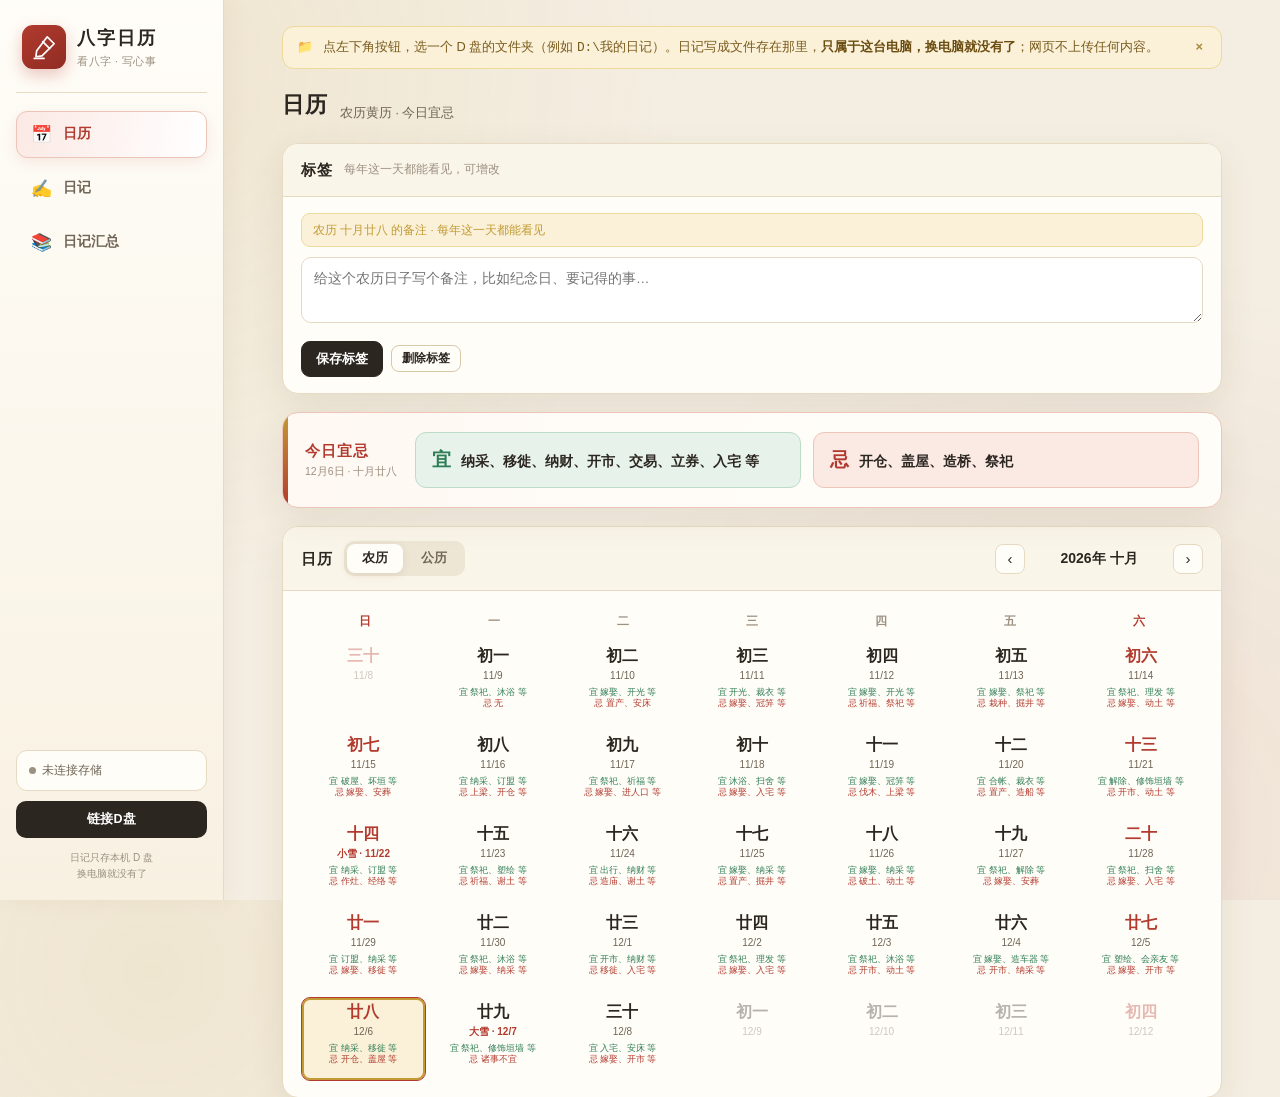
==== lunar-diary/index.html @ 4448db58 "标签卡片在日历与日记页均置顶；左上角繁体農字改为写字简笔画图标" ====
<!DOCTYPE html>
<html lang="zh-CN">
<head>
<meta charset="UTF-8">
<meta name="viewport" content="width=device-width, initial-scale=1.0">
<title>八字日历 · 宜忌与心事</title>
<script src="lunar.js"></script>
<style>
:root{
  --bg:#f4eee2; --paper:#fffdf8; --paper2:#faf5e9;
  --ink:#2c2620; --ink2:#6f6455; --ink3:#9c9080;
  --line:#e6dac3; --line2:#d9c9a9;
  --red:#b23a2e; --red-soft:#fbe9e4; --red-line:#ecc4b8;
  --green:#2f7d55; --green-soft:#e6f2ea; --green-line:#bcdcc8;
  --gold:#c39a34; --gold-soft:#faf1d8;
  --shadow:0 10px 34px rgba(94,70,34,.09);
  --radius:16px;
}
*{box-sizing:border-box;margin:0;padding:0}
html,body{height:100%}
body{
  font-family:"PingFang SC","Microsoft YaHei","Hiragino Sans GB",sans-serif;
  background:
    radial-gradient(circle at 12% 8%, rgba(195,154,52,.10), transparent 38%),
    radial-gradient(circle at 88% 92%, rgba(178,58,46,.07), transparent 42%),
    var(--bg);
  color:var(--ink); line-height:1.6; -webkit-font-smoothing:antialiased;
  display:flex; min-height:100vh;
}

/* ========== 左侧栏 ========== */
.sidebar{
  width:224px; flex:none; position:sticky; top:0; height:100vh;
  background:linear-gradient(180deg,#fffdf8,#f8f1e2);
  border-right:1px solid var(--line);
  display:flex; flex-direction:column; padding:24px 16px 18px;
  box-shadow:4px 0 20px rgba(94,70,34,.05); z-index:5;
}
.sb-brand{display:flex;align-items:center;gap:11px;padding:0 6px 22px;border-bottom:1px solid var(--line);margin-bottom:18px}
.seal{
  width:44px;height:44px;border-radius:11px;flex:none;
  background:linear-gradient(145deg,#b23a2e,#8f2c22);
  color:#fff;display:grid;place-items:center;font-size:23px;font-weight:800;
  box-shadow:0 6px 16px rgba(178,58,46,.28);letter-spacing:-2px;
}
.sb-brand h1{font-size:18px;letter-spacing:2px;font-weight:800;white-space:nowrap}
.sb-brand p{font-size:10.5px;color:var(--ink3);letter-spacing:.5px}
.nav{display:flex;flex-direction:column;gap:7px}
.nav-item{
  display:flex;align-items:center;gap:11px;width:100%;
  font-family:inherit;font-size:14px;font-weight:700;color:var(--ink2);
  background:transparent;border:1px solid transparent;border-radius:11px;
  padding:12px 13px;cursor:pointer;transition:.18s;text-align:left;
}
.nav-item .ico{font-size:17px;width:22px;text-align:center}
.nav-item:hover{background:var(--paper2)}
.nav-item.active{
  background:linear-gradient(100deg,var(--red-soft),#fff);
  color:var(--red);border-color:var(--red-line);
  box-shadow:0 4px 14px rgba(178,58,46,.1);
}
.sb-spacer{flex:1}
.sb-store{
  font-size:11.5px;color:var(--ink2);background:var(--paper);border:1px solid var(--line);
  border-radius:11px;padding:11px 12px;margin-bottom:10px;line-height:1.5;
}
.sb-store .dot{display:inline-block;width:7px;height:7px;border-radius:50%;background:var(--ink3);margin-right:6px}
.sb-store.on .dot{background:var(--green);box-shadow:0 0 0 3px var(--green-soft)}
.sb-store.on{color:var(--green);border-color:var(--green-line)}
.sb-connect{
  width:100%;font-family:inherit;font-size:12.5px;font-weight:700;cursor:pointer;
  background:var(--ink);color:#fff;border:0;border-radius:10px;padding:10px;transition:.18s;
}
.sb-connect:hover{background:#000}
.sb-tip{font-size:10px;color:var(--ink3);margin-top:12px;line-height:1.6;text-align:center}

/* ========== 主区 ========== */
.main{flex:1;min-width:0;padding:26px 30px 60px;max-width:1000px;margin:0 auto;width:100%}
.page{display:none;animation:fade .25s ease}
.page.active{display:block}
@keyframes fade{from{opacity:0;transform:translateY(8px)}to{opacity:1;transform:none}}
.page-hd{margin-bottom:20px;display:flex;align-items:flex-end;gap:12px;flex-wrap:wrap}
.page-hd h2{font-size:22px;font-weight:800;letter-spacing:1px}
.page-hd p{font-size:12.5px;color:var(--ink2)}

.tip{
  display:flex;align-items:flex-start;gap:10px;font-size:12.8px;color:#7a5b1e;
  background:var(--gold-soft);border:1px solid #ecd99b;border-radius:12px;
  padding:10px 14px;margin-bottom:18px;
}
.tip b{color:#6b4d12}
.tip .x{margin-left:auto;cursor:pointer;color:#a8893f;font-weight:700;padding:0 4px}

/* 今日宜忌横幅 */
.today-bar{
  background:var(--paper);border:1px solid var(--line);border-radius:var(--radius);
  box-shadow:var(--shadow);padding:15px 20px;margin-bottom:18px;
  display:flex;align-items:center;gap:18px;flex-wrap:wrap;position:relative;overflow:hidden;
}
.today-bar::before{content:"";position:absolute;left:0;top:0;bottom:0;width:5px;background:linear-gradient(180deg,var(--gold),var(--red))}
.today-bar .lead{font-size:13px;color:var(--ink2);font-weight:700;letter-spacing:1px;flex:none}
.today-bar .lead small{display:block;font-size:10.5px;color:var(--ink3);font-weight:400;letter-spacing:0}
.yj-pair{display:flex;gap:12px;flex:1;flex-wrap:wrap;min-width:260px}
.yj-box{flex:1;min-width:180px;border-radius:11px;padding:9px 14px;display:flex;gap:10px;align-items:baseline}
.yj-box.yi{background:var(--green-soft);border:1px solid var(--green-line)}
.yj-box.ji{background:var(--red-soft);border:1px solid var(--red-line)}
.yj-box .k{font-size:15px;font-weight:800;flex:none}
.yj-box.yi .k{color:var(--green)} .yj-box.ji .k{color:var(--red)}
.yj-box .v{font-size:12.8px;color:var(--ink);line-height:1.5}
/* 日历页里今日宜忌着重 */
body.page-calendar .today-bar{border-color:var(--red-line);background:linear-gradient(100deg,#fff8f3,#fffdf8 60%);padding:19px 22px}
body.page-calendar .today-bar .lead{font-size:14.5px;color:var(--red)}
body.page-calendar .yj-box{padding:12px 16px}
body.page-calendar .yj-box .k{font-size:19px}
body.page-calendar .yj-box .v{font-size:14px;font-weight:600}

/* 卡片 */
.card{background:var(--paper);border:1px solid var(--line);border-radius:var(--radius);box-shadow:var(--shadow);overflow:hidden;margin-bottom:18px}
.card-hd{display:flex;align-items:center;gap:12px;padding:14px 18px;border-bottom:1px solid var(--line);background:var(--paper2)}
.card-hd h3{font-size:15px;font-weight:800;letter-spacing:.5px}
.card-hd .sub{font-size:11.5px;color:var(--ink3)}
.card-body{padding:16px 18px}

/* 视图切换 */
.tabs{display:flex;background:#eee6d5;border-radius:10px;padding:3px;gap:3px}
.tab{font-family:inherit;font-size:12.5px;font-weight:700;color:var(--ink2);border:0;background:transparent;padding:6px 15px;border-radius:8px;cursor:pointer;transition:.18s}
.tab.active{background:var(--paper);color:var(--ink);box-shadow:0 2px 8px rgba(94,70,34,.12)}
.month-nav{display:flex;align-items:center;gap:9px;margin-left:auto}
.nav-btn{width:30px;height:30px;border:1px solid var(--line);background:var(--paper);border-radius:8px;cursor:pointer;color:var(--ink);font-size:15px;transition:.15s}
.nav-btn:hover{background:var(--paper2);border-color:var(--line2)}
.month-label{font-size:14px;font-weight:800;min-width:130px;text-align:center}

/* 日历网格 */
.week-row{display:grid;grid-template-columns:repeat(7,1fr);margin-bottom:6px}
.week-row span{text-align:center;font-size:11.5px;color:var(--ink3);font-weight:700;padding:5px 0}
.week-row span.we{color:var(--red)}
.grid{display:grid;grid-template-columns:repeat(7,1fr);gap:5px}
.cell{
  position:relative;min-height:64px;border:1px solid transparent;border-radius:9px;
  padding:5px 4px 4px;cursor:pointer;transition:.15s;background:transparent;
  display:flex;flex-direction:column;align-items:center;
}
.cell:hover{background:var(--paper2);border-color:var(--line)}
.cell.out{opacity:.34}
.cell.today{border-color:var(--red);background:var(--red-soft)}
.cell.sel{box-shadow:inset 0 0 0 2px var(--gold);background:var(--gold-soft)}
.cell .d{font-size:16px;font-weight:700;line-height:1.15}
.cell .d.we{color:var(--red)}
.cell .l{font-size:10px;color:var(--ink2);margin-top:2px;white-space:nowrap}
.cell .l.fest{color:var(--red);font-weight:700}
.cell .mark{position:absolute;top:5px;right:6px;width:6px;height:6px;border-radius:50%;background:var(--gold)}
.cell .mini{font-size:8.5px;line-height:1.35;margin-top:3px;width:100%;text-align:center;overflow:hidden}
.cell .mini .my{color:var(--green)} .cell .mini .mj{color:var(--red)}
body.page-calendar .cell{min-height:84px}

/* 这一天 */
.date-title{display:flex;align-items:baseline;gap:10px;flex-wrap:wrap;margin-bottom:3px}
.date-title .big{font-size:26px;font-weight:800}
.date-title .wk{font-size:14px;color:var(--red);font-weight:700}
.date-sub{font-size:13px;color:var(--ink2);margin-bottom:4px}
.date-tags{display:flex;gap:6px;flex-wrap:wrap;margin:9px 0 14px}
.tag{font-size:11px;padding:3px 9px;border-radius:999px;background:var(--paper2);border:1px solid var(--line);color:var(--ink2)}
.tag.gz{background:#f3ecdd;color:#7a5b1e;border-color:#e6d5aa}
.tag.jq{background:var(--gold-soft);color:#8a6a16;border-color:#ecd99b}
.tag.fest{background:var(--red-soft);color:var(--red);border-color:var(--red-line)}
.detail-yj{display:grid;grid-template-columns:1fr 1fr;gap:10px;margin-bottom:16px}
.dyj{border-radius:12px;padding:11px 13px;border:1px solid}
.dyj.yi{background:var(--green-soft);border-color:var(--green-line)}
.dyj.ji{background:var(--red-soft);border-color:var(--red-line)}
.dyj h4{font-size:14px;margin-bottom:5px}
.dyj.yi h4{color:var(--green)} .dyj.ji h4{color:var(--red)}
.dyj p{font-size:12.3px;color:var(--ink);line-height:1.6}
.editor-hd{font-size:13px;font-weight:800;margin:6px 0 9px;display:flex;align-items:center;gap:8px}
.editor-hd .save-state{font-size:11px;color:var(--ink3);font-weight:400;margin-left:auto}
input.title-in,textarea.body-in,textarea.tag-in{
  width:100%;font-family:inherit;border:1px solid var(--line);border-radius:10px;
  background:#fff;padding:10px 12px;font-size:13.5px;color:var(--ink);outline:none;transition:.15s;
}
input.title-in{font-weight:700;margin-bottom:8px}
textarea.body-in{min-height:110px;resize:vertical;line-height:1.7}
textarea.tag-in{min-height:66px;resize:vertical;line-height:1.6}
input.title-in:focus,textarea.body-in:focus,textarea.tag-in:focus{border-color:var(--gold);box-shadow:0 0 0 3px rgba(195,154,52,.12)}
.editor-actions{display:flex;gap:8px;align-items:center;margin-top:10px}
.editor-actions .hint{font-size:11px;color:var(--ink3);margin-left:auto}
.btn{font-family:inherit;font-size:13px;font-weight:600;cursor:pointer;border:1px solid var(--line2);background:var(--paper);color:var(--ink);padding:8px 14px;border-radius:9px;transition:.18s}
.btn:hover{transform:translateY(-1px);box-shadow:0 6px 14px rgba(94,70,34,.12)}
.btn.red{background:var(--red);color:#fff;border-color:var(--red)}
.btn.primary{background:var(--ink);color:#fff;border-color:var(--ink)}
.btn.sm{padding:5px 10px;font-size:11.5px;border-radius:8px}
.tag-banner{font-size:11.5px;color:var(--gold);background:var(--gold-soft);border:1px solid #ecd99b;border-radius:9px;padding:7px 11px;margin-bottom:10px}
.empty{font-size:12px;color:var(--ink3);font-style:italic}

/* 当年的今天 */
.year-row{
  display:flex;align-items:flex-start;gap:12px;padding:12px 13px;border-radius:11px;
  background:var(--paper2);border:1px solid var(--line);margin-bottom:8px;cursor:pointer;transition:.15s;
}
.year-row:hover{border-color:var(--gold);background:var(--gold-soft)}
.year-row.cur{background:var(--red-soft);border-color:var(--red-line)}
.year-row .yr{font-size:13px;font-weight:800;color:var(--ink);flex:none;width:52px}
.year-row .gz{font-size:10.5px;color:var(--ink3);flex:none;width:150px;line-height:1.5}
.year-row .info{flex:1;min-width:0}
.year-row .info .t{font-size:12.5px;font-weight:700;overflow:hidden;text-overflow:ellipsis;white-space:nowrap}
.year-row .info .s{font-size:11px;color:var(--ink3);margin-top:2px;overflow:hidden;text-overflow:ellipsis;white-space:nowrap}
.year-row .info .none{font-size:11.5px;color:var(--ink3);font-style:italic}

/* 日记汇总 */
.list{display:flex;flex-direction:column;gap:7px}
.list-item{display:flex;align-items:center;gap:12px;padding:11px 13px;border-radius:10px;background:var(--paper2);border:1px solid var(--line);cursor:pointer;transition:.15s}
.list-item:hover{border-color:var(--gold);background:var(--gold-soft)}
.list-item .dt{font-size:11.5px;color:var(--ink3);flex:none;width:96px}
.list-item .ti{font-size:13px;font-weight:700;flex:1;overflow:hidden;text-overflow:ellipsis;white-space:nowrap}
.list-item .ln{font-size:11px;color:var(--ink3);flex:none}

/* 弹层 */
.mask{position:fixed;inset:0;background:rgba(44,38,32,.42);display:none;place-items:center;z-index:50;padding:20px}
.mask.show{display:grid}
.modal{background:var(--paper);border-radius:18px;max-width:460px;width:100%;padding:26px;box-shadow:0 24px 60px rgba(0,0,0,.2)}
.modal h3{font-size:18px;margin-bottom:10px}
.modal p{font-size:13px;color:var(--ink2);line-height:1.8;margin-bottom:16px}
.modal .row{display:flex;gap:8px;justify-content:flex-end}

@media(max-width:760px){
  body{display:block}
  .sidebar{width:100%;height:auto;position:static;flex-direction:row;align-items:center;padding:10px 12px;gap:10px;overflow-x:auto}
  .sb-brand{padding:0;border:0;margin:0}
  .sb-brand p,.sb-spacer,.sb-store,.sb-tip{display:none}
  .nav{flex-direction:row;gap:5px}
  .nav-item{padding:8px 10px;font-size:12.5px;white-space:nowrap}
  .nav-item .ico{width:auto}
  .sb-connect{width:auto;padding:8px 10px;font-size:11px}
  .main{padding:18px 14px 50px}
}
</style>
</head>
<body class="page-calendar">
<div class="sidebar">
  <div class="sb-brand">
    <div class="seal" title="写字">
      <svg viewBox="0 0 32 32" width="26" height="26" fill="none" stroke="#fff" stroke-width="2.1" stroke-linecap="round" stroke-linejoin="round">
        <path d="M20 3.5 28.5 12 13.5 27 6 28l1-7.5z"/>
        <path d="M14.5 9.5 23 18"/>
        <path d="M4 30h12"/>
      </svg>
    </div>
    <div><h1>八字日历</h1><p>看八字 · 写心事</p></div>
  </div>
  <div class="nav">
    <button class="nav-item active" data-page="calendar"><span class="ico">📅</span>日历</button>
    <button class="nav-item" data-page="diary"><span class="ico">✍️</span>日记</button>
    <button class="nav-item" data-page="summary"><span class="ico">📚</span>日记汇总</button>
  </div>
  <div class="sb-spacer"></div>
  <div class="sb-store" id="storeBox"><span class="dot"></span><span id="storeText">未连接存储</span></div>
  <button class="sb-connect" id="connectBtn">链接D盘</button>
  <div class="sb-tip">日记只存本机 D 盘<br>换电脑就没有了</div>
</div>

<div class="main">
  <div class="tip" id="tip">
    <span>📁</span>
    <div>点左下角按钮，选一个 D 盘的文件夹（例如 <code>D:\我的日记</code>）。日记写成文件存在那里，<b>只属于这台电脑，换电脑就没有了</b>；网页不上传任何内容。</div>
    <span class="x" id="tipX">×</span>
  </div>

  <!-- ============ 日历页 ============ -->
  <section class="page active" id="page-calendar">
    <div class="page-hd"><h2>日历</h2><p>农历黄历 · 今日宜忌</p></div>
    <div class="card" id="tagCard">
      <div class="card-hd"><h3>标签</h3><span class="sub">每年这一天都能看见，可增改</span></div>
      <div class="card-body">
        <div class="tag-banner" id="tagBanner">这一天的备注</div>
        <textarea class="tag-in" id="tagText" placeholder="给这个农历日子写个备注，比如纪念日、要记得的事…"></textarea>
        <div class="editor-actions">
          <button class="btn primary" id="tagSaveBtn">保存标签</button>
          <button class="btn sm" id="tagDelBtn">删除标签</button>
          <span class="hint" id="tagState"></span>
        </div>
      </div>
    </div>
    <div class="today-bar">
      <div class="lead">今日宜忌<small id="todayDate">—</small></div>
      <div class="yj-pair">
        <div class="yj-box yi"><span class="k">宜</span><span class="v" id="todayYi">—</span></div>
        <div class="yj-box ji"><span class="k">忌</span><span class="v" id="todayJi">—</span></div>
      </div>
    </div>
    <div class="card">
      <div class="card-hd">
        <h3>日历</h3>
        <div class="tabs">
          <button class="tab active" data-v="lunar">农历</button>
          <button class="tab" data-v="solar">公历</button>
        </div>
        <div class="month-nav">
          <button class="nav-btn" id="prevM">‹</button>
          <span class="month-label" id="monthLabel">—</span>
          <button class="nav-btn" id="nextM">›</button>
        </div>
      </div>
      <div class="card-body">
        <div class="week-row"><span class="we">日</span><span>一</span><span>二</span><span>三</span><span>四</span><span>五</span><span class="we">六</span></div>
        <div class="grid" id="grid"></div>
      </div>
    </div>
  </section>

  <!-- ============ 日记页 ============ -->
  <section class="page" id="page-diary">
    <div class="page-hd"><h2>日记</h2><p>这一天 · 当年的今天</p></div>

    <div class="card">
      <div class="card-hd"><h3>这一天</h3><span class="sub" id="detailSub">—</span></div>
      <div class="card-body">
        <div class="date-title"><span class="big" id="dBig">—</span><span class="wk" id="dWk"></span></div>
        <div class="date-sub" id="dSub"></div>
        <div class="date-tags" id="dTags"></div>
        <div class="detail-yj">
          <div class="dyj yi"><h4>宜 · 可以做</h4><p id="dYi">—</p></div>
          <div class="dyj ji"><h4>忌 · 不宜做</h4><p id="dJi">—</p></div>
        </div>
        <div class="editor-hd">✍️ 我写下的日记<span class="save-state" id="saveState"></span></div>
        <input class="title-in" id="inTitle" placeholder="给这天起个标题…" maxlength="60">
        <textarea class="body-in" id="inBody" placeholder="今天发生了什么？想到什么就写什么…"></textarea>
        <div class="editor-actions">
          <button class="btn red" id="saveBtn">保存这一天</button>
          <button class="btn sm" id="delBtn">删除</button>
          <span class="hint">内容只存本机 D 盘</span>
        </div>
      </div>
    </div>

    <div class="card">
      <div class="card-hd"><h3>当年的今天</h3><span class="sub">按八字干支，回看往年</span></div>
      <div class="card-body"><div id="yearsList"></div></div>
    </div>

  </section>

  <!-- ============ 日记汇总页 ============ -->
  <section class="page" id="page-summary">
    <div class="page-hd"><h2>日记汇总</h2><p>全部写下的日子</p></div>
    <div class="card">
      <div class="card-hd"><h3>我的日记</h3><span class="sub" id="listCount">0 篇</span></div>
      <div class="card-body"><div class="list" id="list"></div></div>
    </div>
  </section>
</div>

<div class="mask" id="mask">
  <div class="modal">
    <h3>浏览器不支持文件夹保存</h3>
    <p>当前浏览器无法把日记直接写进 D 盘文件夹。请改用电脑版 <b>Edge</b> 或 <b>Chrome</b> 打开，再点左下角「链接D盘」。</p>
    <div class="row"><button class="btn primary" id="modalClose">知道了</button></div>
  </div>
</div>

<script>
/* ========== 工具 ========== */
const $ = id => document.getElementById(id);
const pad = n => String(n).padStart(2,'0');
function keyOf(d){return d.getFullYear()+'-'+pad(d.getMonth()+1)+'-'+pad(d.getDate());}
function parseKey(k){const [y,m,d]=k.split('-').map(Number);return new Date(y,m-1,d);}
function sameDay(a,b){return a.getFullYear()===b.getFullYear()&&a.getMonth()===b.getMonth()&&a.getDate()===b.getDate();}
function weekCN(d){return '星期'+'日一二三四五六'[d.getDay()];}

/* ========== 状态 ========== */
const today = new Date(); today.setHours(0,0,0,0);
const state = {
  page:'calendar',
  view:'lunar',             // 农历为默认
  anchor:new Date(today),
  selected:keyOf(today),
  dirHandle:null, savedHandle:null, usingFolder:false,
  index:{}, cache:{},       // 日记：公历日期为 key
  tags:{}                   // 标签：农历月日为 key
};

/* ========== 存储层 ========== */
const LS_KEY='nongli_diary_fallback', TAG_LS='nongli_diary_tags';
function lsLoad(){try{return JSON.parse(localStorage.getItem(LS_KEY)||'{}');}catch(e){return {};}}
function lsSave(o){localStorage.setItem(LS_KEY,JSON.stringify(o));}
function tagLsLoad(){try{return JSON.parse(localStorage.getItem(TAG_LS)||'{}');}catch(e){return {};}}
function tagLsSave(o){localStorage.setItem(TAG_LS,JSON.stringify(o));}

function openDB(){return new Promise((res,rej)=>{
  const r=indexedDB.open('nongli_diary',1);
  r.onupgradeneeded=()=>r.result.createObjectStore('kv');
  r.onsuccess=()=>res(r.result); r.onerror=()=>rej(r.error);
});}
async function dbPut(k,v){const db=await openDB();return new Promise((res,rej)=>{
  const t=db.transaction('kv','readwrite');t.objectStore('kv').put(v,k);t.oncomplete=res;t.onerror=()=>rej(t.error);});}
async function dbGet(k){const db=await openDB();return new Promise((res,rej)=>{
  const t=db.transaction('kv','readonly');const q=t.objectStore('kv').get(k);q.onsuccess=()=>res(q.result);q.onerror=()=>rej(q.error);});}

async function connectFolder(){
  if(!state.usingFolder && state.savedHandle){
    try{
      let p=await state.savedHandle.queryPermission({mode:'readwrite'});
      if(p!=='granted') p=await state.savedHandle.requestPermission({mode:'readwrite'});
      if(p==='granted'){state.dirHandle=state.savedHandle;state.usingFolder=true;setStoreOn(state.savedHandle.name);await rebuildIndex();renderAll();return;}
    }catch(e){}
  }
  if(!window.showDirectoryPicker){$('mask').classList.add('show');return;}
  try{
    const h=await window.showDirectoryPicker({mode:'readwrite'});
    state.dirHandle=h;state.usingFolder=true;state.savedHandle=h;await dbPut('dirHandle',h);
    const fb=lsLoad();for(const k of Object.keys(fb))await writeDiary(k,fb[k]);
    if(Object.keys(fb).length)localStorage.removeItem(LS_KEY);
    const tb=tagLsLoad();for(const k of Object.keys(tb))await writeTagRaw(k,tb[k].text||'');
    if(Object.keys(tb).length)localStorage.removeItem(TAG_LS);
    setStoreOn(h.name);await rebuildIndex();renderAll();
  }catch(e){if(e&&e.name!=='AbortError')alert('连接失败：'+e.message);}
}
async function restoreFolder(){
  try{
    const h=await dbGet('dirHandle');if(!h)return;
    state.savedHandle=h;
    let p=await h.queryPermission({mode:'readwrite'});
    if(p==='granted'){state.dirHandle=h;state.usingFolder=true;setStoreOn(h.name);await rebuildIndex();renderAll();}
    else{$('connectBtn').textContent='重新链接D盘';$('storeText').textContent='等待重新连接';}
  }catch(e){}
}
function setStoreOn(name){
  $('storeBox').classList.add('on');$('storeText').textContent='已连接：'+name;
  $('connectBtn').textContent='更换D盘';$('tip').style.display='none';
}

async function writeDiary(k,data){
  if(state.usingFolder&&state.dirHandle){
    const fh=await state.dirHandle.getFileHandle(k+'.json',{create:true});const w=await fh.createWritable();
    await w.write(JSON.stringify({title:data.title||'',body:data.body||'',updatedAt:new Date().toISOString()}));await w.close();
  }else{const all=lsLoad();all[k]={title:data.title||'',body:data.body||'',updatedAt:new Date().toISOString()};lsSave(all);}
  state.index[k]={title:data.title||'',updatedAt:new Date().toISOString()};state.cache[k]={title:data.title||'',body:data.body||''};
  if(!state.usingFolder)$('storeBox').classList.remove('on');
}
async function readDiary(k){
  if(state.cache[k])return state.cache[k];
  let d=null;
  if(state.usingFolder&&state.dirHandle){try{const fh=await state.dirHandle.getFileHandle(k+'.json');d=JSON.parse(await (await fh.getFile()).text());}catch(e){}}
  else d=lsLoad()[k]||null;
  if(d)state.cache[k]=d;
  return d;
}
async function deleteDiary(k){
  if(state.usingFolder&&state.dirHandle){try{await state.dirHandle.removeEntry(k+'.json');}catch(e){}}
  else{const all=lsLoad();delete all[k];lsSave(all);}
  delete state.cache[k];delete state.index[k];
}

/* 标签：按农历月日 */
function tagKey(l){return 'tag_'+(l.getMonth()<0?'闰':'')+Math.abs(l.getMonth())+'_'+l.getDay();}
function tagLabel(l){return '农历 '+(l.getMonth()<0?'闰':'')+l.getMonthInChinese()+'月'+l.getDayInChinese();}
async function writeTagRaw(k,text){
  if(state.usingFolder&&state.dirHandle){
    const fh=await state.dirHandle.getFileHandle(k+'.json',{create:true});const w=await fh.createWritable();
    await w.write(JSON.stringify({text:text,updatedAt:new Date().toISOString()}));await w.close();
  }else{const all=tagLsLoad();all[k]={text:text,updatedAt:new Date().toISOString()};tagLsSave(all);}
  state.tags[k]={text:text,updatedAt:new Date().toISOString()};
}
async function deleteTag(k){
  if(state.usingFolder&&state.dirHandle){try{await state.dirHandle.removeEntry(k+'.json');}catch(e){}}
  else{const all=tagLsLoad();delete all[k];tagLsSave(all);}
  delete state.tags[k];
}
async function rebuildIndex(){
  state.index={};state.cache={};state.tags={};
  if(state.usingFolder&&state.dirHandle){
    for await(const [name] of state.dirHandle.entries()){
      const k=name.slice(0,-5);
      try{
        if(name.startsWith('tag_')&&name.endsWith('.json')){
          const d=JSON.parse(await (await (await state.dirHandle.getFileHandle(name)).getFile()).text());state.tags[k]=d;
        }else if(/^\d{4}-\d{2}-\d{2}\.json$/.test(name)){
          const d=JSON.parse(await (await (await state.dirHandle.getFileHandle(name)).getFile()).text());
          state.index[k]={title:d.title||'',updatedAt:d.updatedAt};state.cache[k]=d;
        }
      }catch(e){}
    }
  }else{
    const all=lsLoad();for(const k of Object.keys(all))state.index[k]={title:all[k].title||'',updatedAt:all[k].updatedAt};
    const tb=tagLsLoad();for(const k of Object.keys(tb))state.tags[k]=tb[k];
  }
}

/* ========== 黄历 ========== */
function lunarOf(d){return Lunar.fromDate(d);}
function yiOf(l){return l.getDayYi()||[];}
function jiOf(l){return l.getDayJi()||[];}
function joinItems(a,n){if(!a.length)return '—';const s=a.slice(0,n).join('、');return a.length>n?s+' 等':s;}
function cnMonthName(m){const s=['','一','二','三','四','五','六','七','八','九','十','冬','腊'];return s[m]||m;}
function lunarCursorInfo(d){const l=lunarOf(d);return {y:l.getYear(),m:Math.abs(l.getMonth()),leap:l.getMonth()<0};}

/* ========== 页面切换 ========== */
function switchPage(name){
  state.page=name;
  document.querySelectorAll('.nav-item').forEach(x=>x.classList.toggle('active',x.dataset.page===name));
  document.querySelectorAll('.page').forEach(p=>p.classList.toggle('active',p.id==='page-'+name));
  document.body.className='page-'+name;
  // 标签卡片始终放在【日历】【日记】页开头
  if(name==='calendar'||name==='diary'){
    const target=$('page-'+name), hd=target.querySelector('.page-hd');
    target.insertBefore($('tagCard'), hd.nextSibling);
    renderTag();
  }
  window.scrollTo({top:0,behavior:'smooth'});
}
document.querySelectorAll('.nav-item').forEach(x=>x.onclick=()=>switchPage(x.dataset.page));

/* ========== 今日宜忌 ========== */
function renderToday(){
  const l=lunarOf(today);
  $('todayDate').textContent=(today.getMonth()+1)+'月'+today.getDate()+'日 · '+l.getMonthInChinese()+'月'+l.getDayInChinese();
  $('todayYi').textContent=joinItems(yiOf(l),7);
  $('todayJi').textContent=joinItems(jiOf(l),7);
}

/* ========== 日历 ========== */
function monthTitle(){
  if(state.view==='solar')return state.anchor.getFullYear()+'年 '+(state.anchor.getMonth()+1)+'月';
  const c=lunarCursorInfo(state.anchor);
  return c.y+'年 '+(c.leap?'闰':'')+cnMonthName(c.m)+'月';
}
function buildSolarCells(){
  const y=state.anchor.getFullYear(),m=state.anchor.getMonth(),first=new Date(y,m,1),sd=first.getDay(),start=new Date(y,m,1-sd),cells=[];
  for(let i=0;i<42;i++){const d=new Date(start.getFullYear(),start.getMonth(),start.getDate()+i);cells.push({d,out:d.getMonth()!==m});}
  return cells;
}
function buildLunarCells(){
  const c=lunarCursorInfo(state.anchor),lm=LunarMonth.fromYm(c.y,c.m,c.leap),days=lm.getDayCount();
  const fs=Solar.fromJulianDay(lm.getFirstJulianDay()),first=new Date(fs.getYear(),fs.getMonth()-1,fs.getDay()),sd=first.getDay();
  const start=new Date(first.getFullYear(),first.getMonth(),first.getDate()-sd),total=Math.ceil((sd+days)/7)*7,cells=[];
  for(let i=0;i<total;i++){
    const d=new Date(start.getFullYear(),start.getMonth(),start.getDate()+i),cc=lunarCursorInfo(d);
    cells.push({d,out:!(cc.y===c.y&&cc.m===c.m&&cc.leap===c.leap)});
  }
  return cells;
}
function renderGrid(){
  const grid=$('grid');grid.innerHTML='';
  const cells=state.view==='solar'?buildSolarCells():buildLunarCells();
  for(const {d,out} of cells){
    const k=keyOf(d),l=lunarOf(d),el=document.createElement('div');
    el.className='cell'+(out?' out':'')+(sameDay(d,today)?' today':'')+(k===state.selected?' sel':'');
    const dow=d.getDay(),dEl=document.createElement('div');
    dEl.className='d'+(dow===0||dow===6?' we':'');
    dEl.textContent=state.view==='solar'?d.getDate():l.getDayInChinese();
    el.appendChild(dEl);
    const festivals=l.getFestivals()||[],jq=l.getJieQi();
    let ltext=state.view==='solar'?l.getMonthInChinese()+'月'+l.getDayInChinese():(d.getMonth()+1)+'/'+d.getDate();
    let isFest=false;
    if(state.view==='solar'){
      if(jq){ltext=jq;isFest=true;}
      else if(festivals.length){ltext=festivals[0];isFest=true;}
      else if(l.getDay()===1)ltext=l.getMonthInChinese()+'月';
    }else{
      if(jq){ltext=jq+' · '+(d.getMonth()+1)+'/'+d.getDate();isFest=true;}
      else if(festivals.length){ltext=festivals[0]+' · '+(d.getMonth()+1)+'/'+d.getDate();isFest=true;}
    }
    const lEl=document.createElement('div');lEl.className='l'+(isFest?' fest':'');lEl.textContent=ltext;el.appendChild(lEl);
    if(state.view==='lunar'&&!out){
      const mini=document.createElement('div');mini.className='mini';
      mini.innerHTML='<div class="my">宜 '+joinItems(yiOf(l),2)+'</div><div class="mj">忌 '+joinItems(jiOf(l),2)+'</div>';
      el.appendChild(mini);
    }
    if(state.index[k]){const mk=document.createElement('span');mk.className='mark';el.appendChild(mk);}
    el.onclick=()=>selectDate(k,true);
    grid.appendChild(el);
  }
  $('monthLabel').textContent=monthTitle();
}
document.querySelectorAll('.tab').forEach(t=>t.onclick=()=>{
  state.view=t.dataset.v;
  document.querySelectorAll('.tab').forEach(x=>x.classList.toggle('active',x===t));
  renderGrid();
});
$('prevM').onclick=()=>shiftMonth(-1);
$('nextM').onclick=()=>shiftMonth(1);
function shiftMonth(delta){
  if(state.view==='solar')state.anchor=new Date(state.anchor.getFullYear(),state.anchor.getMonth()+delta,1);
  else{
    const c=lunarCursorInfo(state.anchor),lm=LunarMonth.fromYm(c.y,c.m,c.leap),fs=Solar.fromJulianDay(lm.getFirstJulianDay());
    state.anchor=new Date(fs.getYear(),fs.getMonth()-1,fs.getDay()+(delta>0?lm.getDayCount()+3:-3));
  }
  renderGrid();
}

/* ========== 选中日期 -> 日记页 ========== */
async function selectDate(k,goDiary){
  state.selected=k;
  if(goDiary)switchPage('diary');
  renderGrid();
  await renderDetail();
  await renderYears();
  await renderTag();
}

/* ========== 这一天 ========== */
async function renderDetail(){
  const d=parseKey(state.selected),l=lunarOf(d);
  $('detailSub').textContent=keyOf(d);
  $('dBig').textContent=(d.getMonth()+1)+'月'+d.getDate()+'日';
  $('dWk').textContent=weekCN(d);
  $('dSub').textContent=l.getYear()+'年（'+l.getYearShengXiao()+'年）农历 '+(l.getMonth()<0?'闰':'')+l.getMonthInChinese()+'月'+l.getDayInChinese();
  const tags=['<span class="tag gz">'+l.getYearInGanZhi()+'年 · '+l.getMonthInGanZhi()+'月 · '+l.getDayInGanZhi()+'日</span>'];
  const jq=l.getJieQi();if(jq)tags.push('<span class="tag jq">节气 · '+jq+'</span>');
  (l.getFestivals()||[]).forEach(f=>tags.push('<span class="tag fest">'+f+'</span>'));
  $('dTags').innerHTML=tags.join('');
  $('dYi').textContent=joinItems(yiOf(l),12);
  $('dJi').textContent=joinItems(jiOf(l),12);
  const data=await readDiary(state.selected);
  $('inTitle').value=data?data.title||'':'';
  $('inBody').value=data?data.body||'':'';
  $('saveState').textContent=data&&data.updatedAt?('保存于 '+new Date(data.updatedAt).toLocaleString('zh-CN',{hour12:false})):'';
}

/* ========== 当年的今天（农历同月同日回看） ========== */
async function renderYears(){
  const d=parseKey(state.selected),l=lunarOf(d);
  const m=Math.abs(l.getMonth()),leap=l.getMonth()<0,day=l.getDay(),curYear=l.getYear();
  const html=[];
  for(let i=0;i<=2;i++){
    const y=curYear-i;
    try{
      const ll=Lunar.fromYmd(y,leap?-m:m,day);
      if(Math.abs(ll.getMonth())!==m||ll.getDay()!==day)continue;
      const s=ll.getSolar(),k=keyOf(new Date(s.getYear(),s.getMonth()-1,s.getDay()));
      const data=await readDiary(k);
      const gz=ll.getYearInGanZhi()+'年 · '+l.getMonthInGanZhi()+'月'+l.getDayInGanZhi()+'日';
      const label=i===0?'今年':(i+'年前');
      let info='<div class="none">这天还没有留下日记</div>';
      if(data&&(data.title||data.body)){
        info='<div class="t">'+(data.title||'（无标题）')+'</div><div class="s">'+(data.body||'').replace(/</g,'&lt;').slice(0,60)+'</div>';
      }
      html.push('<div class="year-row'+(i===0?' cur':'')+'" data-k="'+k+'">'+
        '<span class="yr">'+label+'</span><span class="gz">'+gz+'</span>'+
        '<div class="info"><div class="s" style="margin:0 0 3px">公历 '+k+'</div>'+info+'</div></div>');
    }catch(e){}
  }
  $('yearsList').innerHTML=html.length?html.join(''):'<div class="empty">这几年都没有对应的日子</div>';
  $('yearsList').querySelectorAll('.year-row').forEach(el=>el.onclick=()=>{
    const k=el.dataset.k;state.anchor=parseKey(k);selectDate(k,false);
  });
}

/* ========== 标签 ========== */
async function renderTag(){
  const l=lunarOf(parseKey(state.selected)),k=tagKey(l);
  $('tagBanner').textContent=tagLabel(l)+' 的备注 · 每年这一天都能看见';
  const t=state.tags[k];
  $('tagText').value=t?t.text||'':'';
  $('tagState').textContent=t&&t.updatedAt?('保存于 '+new Date(t.updatedAt).toLocaleString('zh-CN',{hour12:false})):'';
}
$('tagSaveBtn').onclick=async()=>{
  const l=lunarOf(parseKey(state.selected)),k=tagKey(l),text=$('tagText').value;
  if(!text.trim()){alert('标签内容为空，如需删除请点删除按钮。');return;}
  await writeTagRaw(k,text);$('tagState').textContent='刚刚保存';
};
$('tagDelBtn').onclick=async()=>{
  const l=lunarOf(parseKey(state.selected)),k=tagKey(l);
  if(!state.tags[k]){alert('这一天还没有标签。');return;}
  if(!confirm('确定删除这个农历日子的标签吗？'))return;
  await deleteTag(k);$('tagText').value='';$('tagState').textContent='';
};

/* ========== 日记汇总 ========== */
function renderList(){
  const arr=Object.keys(state.index).sort((a,b)=>b.localeCompare(a));
  $('listCount').textContent=arr.length+' 篇';
  if(!arr.length){$('list').innerHTML='<div class="empty">还没有日记。去日历选一天，写下第一篇吧。</div>';return;}
  $('list').innerHTML=arr.map(k=>{
    const d=parseKey(k),l=lunarOf(d);
    return '<div class="list-item" data-k="'+k+'"><span class="dt">'+(d.getFullYear()%100)+'/'+pad(d.getMonth()+1)+'/'+pad(d.getDate())+'</span>'+
      '<span class="ti">'+(state.index[k].title||'（无标题）')+'</span><span class="ln">农历'+l.getMonthInChinese()+'月'+l.getDayInChinese()+'</span></div>';
  }).join('');
  $('list').querySelectorAll('.list-item').forEach(el=>el.onclick=()=>{
    const k=el.dataset.k;state.anchor=parseKey(k);selectDate(k,true);
  });
}

/* ========== 保存/删除日记 ========== */
$('saveBtn').onclick=async()=>{
  const title=$('inTitle').value.trim(),body=$('inBody').value;
  if(!title&&!body.trim()){alert('还没写内容呢。');return;}
  await writeDiary(state.selected,{title,body});
  $('saveState').textContent='刚刚保存';renderGrid();renderList();renderYears();
};
$('delBtn').onclick=async()=>{
  if(!state.index[state.selected]){alert('这一天还没有日记。');return;}
  if(!confirm('确定删除这一天的日记吗？删除后无法恢复。'))return;
  await deleteDiary(state.selected);
  $('inTitle').value='';$('inBody').value='';$('saveState').textContent='';
  renderGrid();renderYears();renderList();
};
$('connectBtn').onclick=connectFolder;
$('modalClose').onclick=()=>$('mask').classList.remove('show');
$('tipX').onclick=()=>$('tip').style.display='none';

/* ========== 启动 ========== */
function whenReady(cb,tries){
  tries=tries||0;
  if(typeof Lunar!=='undefined'){cb();return;}
  if(tries>100){$('todayYi').textContent='黄历数据加载失败，请刷新页面重试';$('todayJi').textContent='（需要联网加载黄历数据）';return;}
  setTimeout(()=>whenReady(cb,tries+1),100);
}
whenReady(async function init(){
  renderToday();renderGrid();await renderDetail();await renderYears();await renderTag();renderList();
  await rebuildIndex();renderGrid();renderList();
});
</script>
</body>
</html>
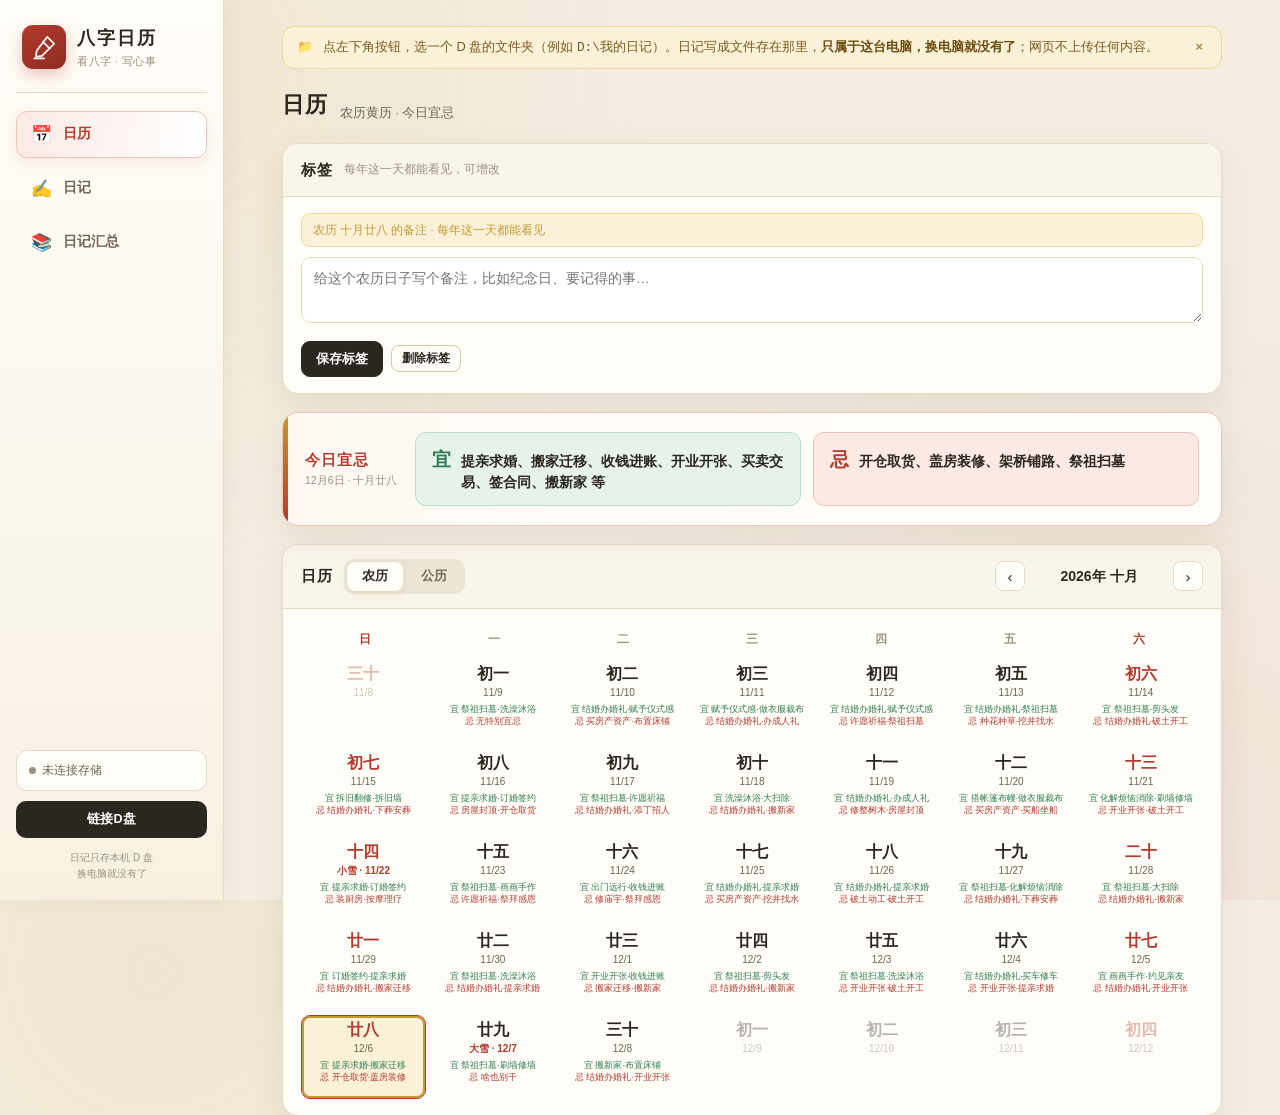
==== commit afdb9f8b: "黄历宜忌术语全部改为年轻人白话：114词映射、当下参考建议、保留原词悬停" ====
--- a/lunar-diary/index.html
+++ b/lunar-diary/index.html
@@ -169,7 +169,17 @@
 .dyj.ji{background:var(--red-soft);border-color:var(--red-line)}
 .dyj h4{font-size:14px;margin-bottom:5px}
 .dyj.yi h4{color:var(--green)} .dyj.ji h4{color:var(--red)}
-.dyj p{font-size:12.3px;color:var(--ink);line-height:1.6}
+.yj-chips{display:flex;flex-wrap:wrap;gap:5px;min-height:18px}
+.yj-chip{display:inline-flex;align-items:baseline;gap:5px;background:#fff;border:1px solid var(--line);border-radius:7px;padding:3px 8px;font-size:12.5px;cursor:help;line-height:1.45}
+.yj-chip .orig{font-size:9.5px;color:var(--ink3)}
+.dyj.yi .yj-chip{border-color:var(--green-line)}
+.dyj.ji .yj-chip{border-color:var(--red-line)}
+.yj-do{background:var(--gold-soft);border:1px solid #ecd99b;border-radius:12px;padding:11px 14px;margin-bottom:16px}
+.yj-do h4{font-size:12.5px;color:#8a6a16;margin-bottom:6px}
+.yj-do ul{list-style:none;margin:0;padding:0}
+.yj-do li{font-size:12px;color:var(--ink);line-height:1.7;padding-left:14px;position:relative}
+.yj-do li::before{content:"›";position:absolute;left:2px;color:var(--gold);font-weight:800}
+.yj-note{font-size:10.5px;color:var(--ink3);margin-top:8px;line-height:1.5}
 .editor-hd{font-size:13px;font-weight:800;margin:6px 0 9px;display:flex;align-items:center;gap:8px}
 .editor-hd .save-state{font-size:11px;color:var(--ink3);font-weight:400;margin-left:auto}
 input.title-in,textarea.body-in,textarea.tag-in{
@@ -316,9 +326,11 @@
         <div class="date-sub" id="dSub"></div>
         <div class="date-tags" id="dTags"></div>
         <div class="detail-yj">
-          <div class="dyj yi"><h4>宜 · 可以做</h4><p id="dYi">—</p></div>
-          <div class="dyj ji"><h4>忌 · 不宜做</h4><p id="dJi">—</p></div>
+          <div class="dyj yi"><h4>宜 · 可以做</h4><div class="yj-chips" id="dYi">—</div></div>
+          <div class="dyj ji"><h4>忌 · 不宜做</h4><div class="yj-chips" id="dJi">—</div></div>
         </div>
+        <div id="dDo"></div>
+        <div class="yj-note">解释和现代参考已换成白话；鼠标停在词上可看原词与传统说法。黄历内容仅供民俗参考。</div>
         <div class="editor-hd">✍️ 我写下的日记<span class="save-state" id="saveState"></span></div>
         <input class="title-in" id="inTitle" placeholder="给这天起个标题…" maxlength="60">
         <textarea class="body-in" id="inBody" placeholder="今天发生了什么？想到什么就写什么…"></textarea>
@@ -487,7 +499,138 @@
 function lunarOf(d){return Lunar.fromDate(d);}
 function yiOf(l){return l.getDayYi()||[];}
 function jiOf(l){return l.getDayJi()||[];}
-function joinItems(a,n){if(!a.length)return '—';const s=a.slice(0,n).join('、');return a.length>n?s+' 等':s;}
+
+/* ========== 传统术语 → 年轻人白话 ========== */
+/* 每项：[短白话, 解释, 当下可参考的具体事] */
+const YJ = {
+'上梁':['房屋封顶','盖房时架起主梁，是结构完工的关键一步','给新家做个装修节点庆祝、推进搁置的家装计划'],
+'乘船':['坐船出游','坐船出行','安排一次轮渡或游船、海边玩一天'],
+'习艺':['学门手艺','学习技艺技能','报个兴趣班、学乐器画画、考个证'],
+'交易':['买卖交易','做买卖、交换物品','谈生意、下单购物、二手转卖'],
+'伐木':['修整树木','砍伐、修整树木','修修盆栽、处理旧木料（ nowadays 少砍树，以修剪为主）'],
+'会亲友':['约见亲友','和朋友亲戚见面','约饭局、聚会、见很久没见的朋友'],
+'作梁':['备装修料','制作房梁木料','为装修采购主材、定家具'],
+'作灶':['装厨房','修建炉灶、厨房','装修厨房、换新厨具、开火做顿饭'],
+'修坟':['祭扫祖坟','修整祖先坟墓','扫墓、祭祖、整理家族老照片'],
+'修造':['装修施工','修理建造房子','家里装修、改造、维修'],
+'修门':['修门换门','修理门窗','换门锁、装门、修门框'],
+'修饰垣墙':['刷墙修墙','粉刷修缮围墙墙壁','刷墙、翻新、把墙面的磕碰补一补'],
+'入学':['入学报名','开始上学','开学、报名课程、注册入学'],
+'入宅':['搬新家','搬进新住处','乔迁、搬进新家、整理新住处'],
+'入殓':['办告别仪式','把遗体安放进棺木，属丧礼环节','参加告别仪式、送别、处理身后事'],
+'冠笄':['办成人礼','古代成年礼：男子加冠、女子插发簪（簪就是首饰），表示成年了','办个成年纪念、拍组成年照、戴件有意义的饰品'],
+'出火':['迁神位香火','迁移供奉的神像香火','搬家时迁供神像、重新安放香火'],
+'出行':['出门远行','出远门','安排旅行、出差、长途出行'],
+'出货财':['发货卖货','把货物卖出','发货、清仓、把闲置卖掉回血'],
+'分居':['分开住','分开居住','分房睡、独立生活、搬出去住'],
+'割蜜':['取蜂蜜','割取蜂蜜','买点好蜂蜜、养蜂、收获'],
+'动土':['破土开工','挖土动工','装修开工、挖地基、启动工程'],
+'取渔':['钓鱼捕鱼','捕鱼','约人钓鱼、出海、吃顿鱼'],
+'合寿木':['备寿材','制作棺木，为身后事做准备','和长辈聊聊身后安排、做好长远规划'],
+'合帐':['搭帐篷布幔','搭建帐幔、帐篷','露营搭帐篷、布置床幔、换个房间氛围'],
+'合脊':['屋顶封顶','房屋合龙封顶','装修收尾、给项目做个了结'],
+'启钻':['开挖墓穴','挖墓穴，迁葬或下葬用','迁坟、下葬相关的家族事务'],
+'坏垣':['拆旧墙','拆除旧围墙','拆旧、改造、断舍离扔旧物'],
+'塑绘':['画画手作','塑造、绘画','画画、陶艺、手作、拍组创作照'],
+'塞穴':['堵洞补漏','堵塞洞穴','补漏洞、封老鼠洞、修补漏水'],
+'嫁娶':['结婚办婚礼','男女成婚','领证、办婚礼、求婚'],
+'安床':['布置床铺','安置床铺','换新床、布置卧室、调整睡姿环境'],
+'安机械':['装新设备','安装机器设备','装新家电、装设备、调试机器'],
+'安碓磑':['装厨房设备','安装石磨等加工器具','装厨房小电器、开始自己做吃的'],
+'安葬':['下葬安葬','把遗体安葬入土','办葬礼、下葬、祭奠'],
+'安门':['装门换门','安装门','换门、装门锁、装纱窗'],
+'安香':['供奉香火','安放香火神位','供奉神像、上香、祭拜'],
+'定磉':['打地基','确定柱础基石','装修定位、打地基、定方案'],
+'平治道涂':['修路铺路','修整道路','修路、铺路、整理家门口道路'],
+'开仓':['开仓取货','打开仓库','开仓放货、取货、发货'],
+'开光':['赋予仪式感','佛像神像开光启用','给新买的物件办个启用仪式、新东西开箱'],
+'开厕':['装修卫生间','修建厕所','修马桶、装修卫生间、疏通下水'],
+'开市':['开业开张','市场开市营业','开店、开业、上架新品'],
+'开柱眼':['打孔立柱','建房时凿柱眼','装修打孔、安装架子'],
+'开池':['挖水池','开凿池塘','建鱼缸、挖水池、造个小水景'],
+'开渠':['挖沟渠','开挖水渠','疏通水道、修排水、清理沟渠'],
+'开生坟':['预留长远','预先修建空墓，做长远打算','做长远规划、为将来做准备'],
+'归宁':['回娘家','出嫁女子回娘家探亲','回娘家、走亲戚、看爸妈'],
+'归岫':['回归本处','云彩回到山里，比喻回归','回家休息、收收心、回到本色'],
+'成服':['穿孝守丧','穿上孝服守丧','参加葬礼、追思、守孝'],
+'扫舍':['大扫除','打扫房屋','大扫除、断舍离、整理房间'],
+'拆卸':['拆旧清仓','拆除拆卸','拆旧物、断舍离、清掉占地方的东西'],
+'挂匾':['挂招牌','悬挂匾额招牌','公司挂牌、挂招牌、给店铺换门头'],
+'捕捉':['抓拍捕捉','捕捉、抓捕','抓拍照片、捕捉灵感、钓钓鱼'],
+'掘井':['挖井找水','挖掘水井','找水源、打井、探索新资源'],
+'探病':['看望病人','探望生病的人','探病、关心朋友、送点温暖'],
+'放水':['放水灌溉','放水、注水','给鱼缸换水、灌溉、放水养鱼'],
+'教牛马':['训练动物','调教牲畜','训宠物、教孩子、做培训'],
+'整手足甲':['剪指甲','修剪手脚指甲','剪指甲、修手修脚、做个护理'],
+'斋醮':['静心祈福','斋戒、做法事祈福','吃素、静心、冥想、去寺庙'],
+'断蚁':['除虫灭蚁','消灭蚂蚁虫害','除虫、灭蚁、彻底打扫卫生'],
+'无':['无特别宜忌','这一天没有特别的讲究','随心过，按自己的节奏来'],
+'普渡':['祭拜行善','普渡众生、布施','祭拜、做件善事、布施捐赠'],
+'架马':['搭架施工','架设、搭建','搭棚、架桥、开工搭架子'],
+'栽种':['种花种草','种植','养绿植、种花、阳台种菜'],
+'求医':['看病就医','求医问诊','看病、体检、就医'],
+'求嗣':['备孕求子','祈求子嗣','备孕、做家庭规划'],
+'沐浴':['洗澡沐浴','洗澡','洗个澡、泡个澡、洗头做清洁'],
+'治病':['治病疗养','治疗疾病','看病治疗、吃药、好好康复'],
+'牧养':['养宠物植物','放牧饲养','养宠物、养植物、照顾小动物'],
+'理发':['剪头发','理发','理发、换个发型、修剪'],
+'畋猎':['户外活动','打猎','户外运动、钓鱼、徒步'],
+'盖屋':['盖房装修','盖屋顶房屋','盖房、装修、房屋工程'],
+'破土':['破土动工','挖土开工','开工、挖坑种树、启动工程'],
+'破屋':['拆旧翻修','拆毁旧屋','旧房改造、翻新、拆除'],
+'祈福':['许愿祈福','祈求福运','许愿、去寺庙、冥想、写愿望清单'],
+'祭祀':['祭祖扫墓','祭祀祖先神明','祭祖、扫墓、纪念先人'],
+'移徙':['搬家迁移','迁移住处','搬家、换住处、调整座位'],
+'移柩':['迁葬移灵','迁移灵柩','迁坟、家族丧葬事务'],
+'立券':['签合同','订立契约字据','签合同、立字据、谈合约'],
+'立碑':['立碑纪念','树立碑石','立碑、做纪念物、纪念碑'],
+'竖柱':['立柱搭架','竖立房柱','装修立柱、搭框架'],
+'筑堤':['修堤防洪','修筑堤坝','修堤、防洪、加固工程'],
+'纳婿':['招上门女婿','招婿入赘','结婚相关、组建家庭'],
+'纳畜':['买宠物','买入牲畜','买宠物、领养小动物、养活物'],
+'纳财':['收钱进账','收纳钱财','收钱、入账、讨回欠款、理财'],
+'纳采':['提亲求婚','订婚前的提亲礼','求婚、提亲、见家长'],
+'经络':['按摩理疗','疏通经络','按摩、针灸、拉伸、瑜伽'],
+'结网':['编织结网','织网','织毛衣、编东西、建立人脉'],
+'置产':['买房产资产','置办产业','买房、买车、买资产'],
+'行丧':['办丧事','举行丧礼','参加葬礼、送别'],
+'补垣':['补墙修缮','修补墙壁','补墙、修补、维护'],
+'裁衣':['做衣服裁布','裁剪衣物','买新衣、改衣服、量体裁衣'],
+'解除':['化解烦恼消除','消除灾祸、解除不好的状态','化解矛盾、戒烟戒掉坏习惯、断舍离、清理负能量'],
+'订盟':['订婚签约','订立盟约婚约','订婚、签约、确立关系'],
+'词讼':['打官司维权','诉讼纠纷','打官司、维权、法律咨询'],
+'诸事不宜':['啥也别干','这天什么都不适合','躺平休息、别做大决定、低调过一天'],
+'谢土':['祭拜感恩','答谢土地神','祭拜、表达感恩、竣工答谢'],
+'赴任':['新官上任','赴任就职','入职、新工作开始、走马上任'],
+'起基':['打地基开工','开始奠基','奠基、开工、启动新项目'],
+'进人口':['添丁招人','增加家里人口','添丁、招人、收养、迎接新成员'],
+'造仓':['收纳整理','建造仓库','收纳整理、买储物柜、建仓库'],
+'造庙':['修庙宇','修建寺庙','修缮寺庙、做精神层面的建设'],
+'造桥':['架桥铺路','建造桥梁','架桥、搭合作桥梁、牵线搭桥'],
+'造畜稠':['给宠物安家','建造牲畜棚圈','给宠物安个窝、搭棚'],
+'造船':['买船坐船','建造船只','造船、买船、安排水上旅行'],
+'造车器':['买车修车','制造车辆器具','买车、修车、车辆相关'],
+'酬神':['还愿答谢','酬谢神明','还愿、答谢、祭拜'],
+'针灸':['针灸理疗','中医针灸','针灸、中医理疗'],
+'问名':['了解对方','询问姓名生辰，婚俗之一','相亲、深入了解对方、合合拍不拍'],
+'除服':['守孝结束','脱下孝服','追思结束、恢复正常生活'],
+'雇佣':['招人雇人','雇佣人手','招人、雇人、请阿姨'],
+'雕刻':['雕刻刻字','雕刻','刻字、雕刻、手作、纹身'],
+'馀事勿取':['专心一件事','其余的事情都不要做','专心做好上面那件事，其他的先放下']
+};
+function yjInfo(t){return YJ[t]||[t,'传统黄历用语','按自己的节奏来就好'];}
+function yjShort(t){return yjInfo(t)[0];}
+function joinItems(a,n){if(!a.length)return '—';const s=a.slice(0,n).map(yjShort).join('、');return a.length>n?s+' 等':s;}
+function chipsHtml(arr,n){
+  if(!arr.length)return '<span class="orig">这天没有特别讲究</span>';
+  return arr.slice(0,n).map(t=>{const i=yjInfo(t);return '<span class="yj-chip" title="'+i[1]+'｜原词：'+t+'">'+i[0]+'<span class="orig">'+t+'</span></span>';}).join('');
+}
+function todoHtml(arr,n){
+  if(!arr.length)return '';
+  const seen={},li=[];
+  for(const t of arr.slice(0,n)){const s=yjInfo(t)[2];if(seen[s])continue;seen[s]=1;li.push('<li>'+s+'</li>');}
+  return '<div class="yj-do"><h4>今天可以这样过 · 参考建议</h4><ul>'+li.join('')+'</ul></div>';
+}
 function cnMonthName(m){const s=['','一','二','三','四','五','六','七','八','九','十','冬','腊'];return s[m]||m;}
 function lunarCursorInfo(d){const l=lunarOf(d);return {y:l.getYear(),m:Math.abs(l.getMonth()),leap:l.getMonth()<0};}
 
@@ -560,7 +703,8 @@
     const lEl=document.createElement('div');lEl.className='l'+(isFest?' fest':'');lEl.textContent=ltext;el.appendChild(lEl);
     if(state.view==='lunar'&&!out){
       const mini=document.createElement('div');mini.className='mini';
-      mini.innerHTML='<div class="my">宜 '+joinItems(yiOf(l),2)+'</div><div class="mj">忌 '+joinItems(jiOf(l),2)+'</div>';
+      const yi2=yiOf(l).slice(0,2).map(yjShort),ji2=jiOf(l).slice(0,2).map(yjShort);
+      mini.innerHTML='<div class="my">宜 '+(yi2.length?yi2.join('·'):'—')+'</div><div class="mj">忌 '+(ji2.length?ji2.join('·'):'—')+'</div>';
       el.appendChild(mini);
     }
     if(state.index[k]){const mk=document.createElement('span');mk.className='mark';el.appendChild(mk);}
@@ -606,8 +750,9 @@
   const jq=l.getJieQi();if(jq)tags.push('<span class="tag jq">节气 · '+jq+'</span>');
   (l.getFestivals()||[]).forEach(f=>tags.push('<span class="tag fest">'+f+'</span>'));
   $('dTags').innerHTML=tags.join('');
-  $('dYi').textContent=joinItems(yiOf(l),12);
-  $('dJi').textContent=joinItems(jiOf(l),12);
+  $('dYi').innerHTML=chipsHtml(yiOf(l),12);
+  $('dJi').innerHTML=chipsHtml(jiOf(l),12);
+  $('dDo').innerHTML=todoHtml(yiOf(l),6);
   const data=await readDiary(state.selected);
   $('inTitle').value=data?data.title||'':'';
   $('inBody').value=data?data.body||'':'';
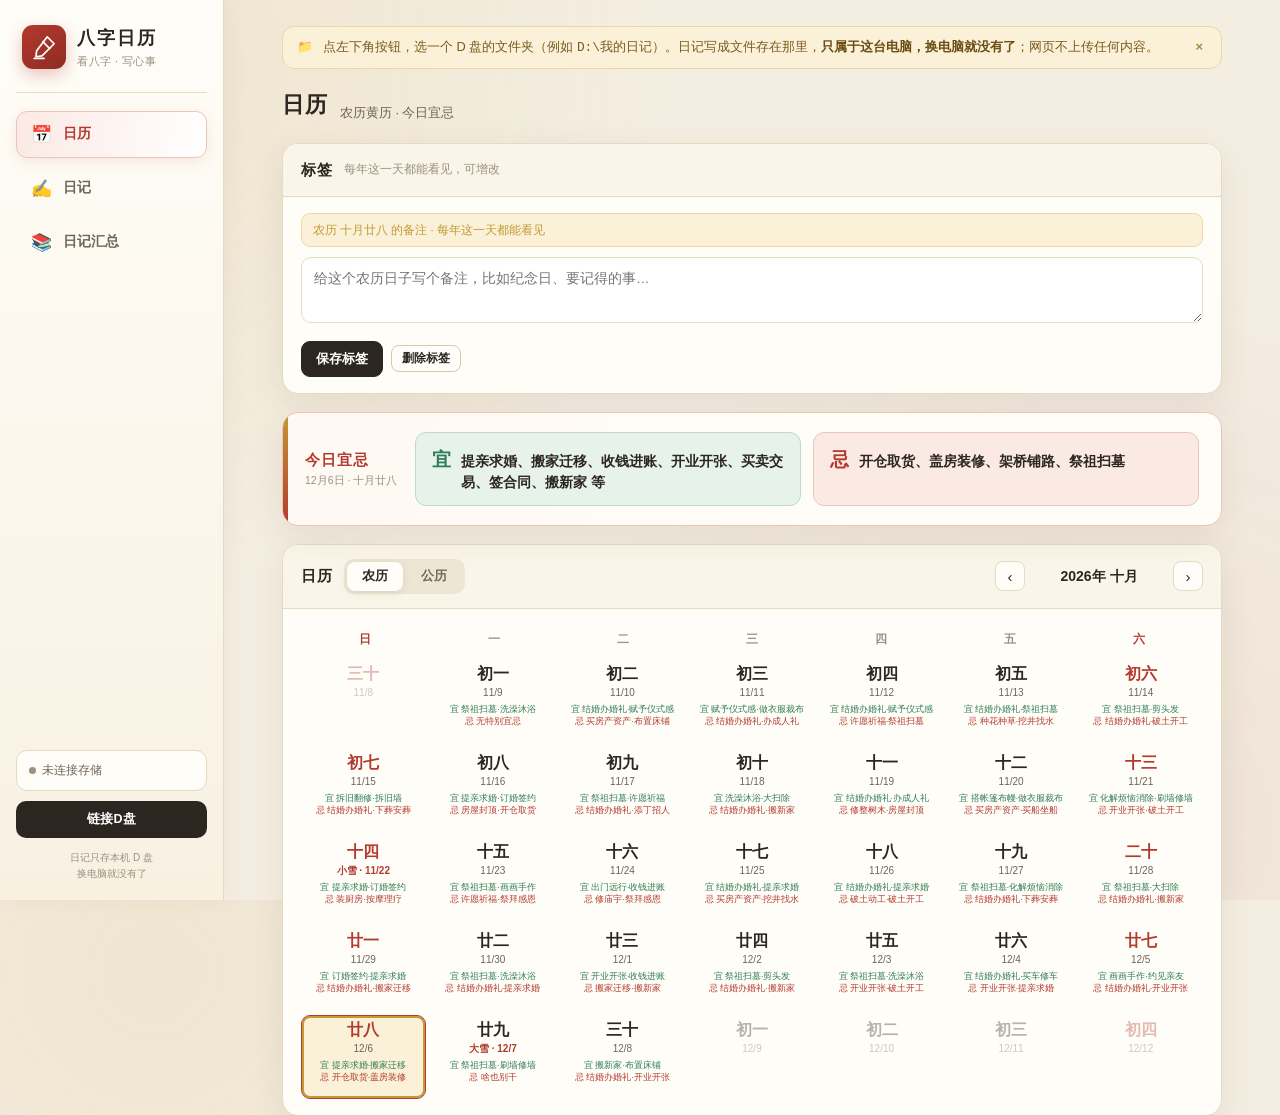
==== commit 8a124ca3: "修复补写日记无法保存：写入失败降级本机并明确提示保存位置" ====
--- a/lunar-diary/index.html
+++ b/lunar-diary/index.html
@@ -182,6 +182,7 @@
 .yj-note{font-size:10.5px;color:var(--ink3);margin-top:8px;line-height:1.5}
 .editor-hd{font-size:13px;font-weight:800;margin:6px 0 9px;display:flex;align-items:center;gap:8px}
 .editor-hd .save-state{font-size:11px;color:var(--ink3);font-weight:400;margin-left:auto}
+.day-nav{display:flex;gap:6px;margin-left:auto}
 input.title-in,textarea.body-in,textarea.tag-in{
   width:100%;font-family:inherit;border:1px solid var(--line);border-radius:10px;
   background:#fff;padding:10px 12px;font-size:13.5px;color:var(--ink);outline:none;transition:.15s;
@@ -320,7 +321,13 @@
     <div class="page-hd"><h2>日记</h2><p>这一天 · 当年的今天</p></div>
 
     <div class="card">
-      <div class="card-hd"><h3>这一天</h3><span class="sub" id="detailSub">—</span></div>
+      <div class="card-hd">
+        <h3>这一天</h3><span class="sub" id="detailSub">—</span>
+        <div class="day-nav">
+          <button class="nav-btn" id="prevDay" title="前一天">‹</button>
+          <button class="nav-btn" id="nextDay" title="后一天">›</button>
+        </div>
+      </div>
       <div class="card-body">
         <div class="date-title"><span class="big" id="dBig">—</span><span class="wk" id="dWk"></span></div>
         <div class="date-sub" id="dSub"></div>
@@ -438,25 +445,59 @@
   $('connectBtn').textContent='更换D盘';$('tip').style.display='none';
 }
 
+/* 日记标题：默认=干支年月日；有自定义则拼上【自定义】 */
+function diaryTitle(k,custom){
+  const l=lunarOf(parseKey(k));
+  const base=l.getYearInGanZhi()+'年 · '+l.getMonthInGanZhi()+'月 · '+l.getDayInGanZhi()+'日';
+  return custom?base+'【'+custom+'】':base;
+}
+function parseDiaryTxt(text,k){
+  const nl=text.indexOf('\n');
+  const title=nl<0?text.trim():text.slice(0,nl).trim();
+  const body=nl<0?'':text.slice(nl+1).replace(/^\n+/,'');
+  const m=title.match(/【([\s\S]*)】\s*$/);
+  return {title:title,body:body,custom:m?m[1]:(title===diaryTitle(k,'')?'':title)};
+}
 async function writeDiary(k,data){
+  const now=new Date().toISOString(),custom=data.title||'',full=diaryTitle(k,custom);
+  const localWrite=()=>{const all=lsLoad();all[k]={title:custom,body:data.body||'',updatedAt:now};lsSave(all);};
+  let where='local';
   if(state.usingFolder&&state.dirHandle){
-    const fh=await state.dirHandle.getFileHandle(k+'.json',{create:true});const w=await fh.createWritable();
-    await w.write(JSON.stringify({title:data.title||'',body:data.body||'',updatedAt:new Date().toISOString()}));await w.close();
-  }else{const all=lsLoad();all[k]={title:data.title||'',body:data.body||'',updatedAt:new Date().toISOString()};lsSave(all);}
-  state.index[k]={title:data.title||'',updatedAt:new Date().toISOString()};state.cache[k]={title:data.title||'',body:data.body||''};
-  if(!state.usingFolder)$('storeBox').classList.remove('on');
+    try{
+      const fh=await state.dirHandle.getFileHandle(k+'.txt',{create:true});
+      const w=await fh.createWritable();
+      await w.write(full+'\n\n'+(data.body||''));await w.close();
+      try{await state.dirHandle.removeEntry(k+'.json');}catch(e){}
+      where='folder';
+    }catch(e){
+      // D盘写入失败（权限过期等）：降级到本机，保证日记不丢，并明确告知
+      where='fallback';state.usingFolder=false;
+      localWrite();
+      $('storeBox').classList.remove('on');
+      $('storeText').textContent='D盘写入失败 · 已暂存本机';
+    }
+  }else{localWrite();}
+  state.index[k]={title:full,updatedAt:now};state.cache[k]={title:full,custom:custom,body:data.body||'',updatedAt:now};
+  if(where!=='folder')$('storeBox').classList.remove('on');
+  return where;
 }
 async function readDiary(k){
   if(state.cache[k])return state.cache[k];
   let d=null;
-  if(state.usingFolder&&state.dirHandle){try{const fh=await state.dirHandle.getFileHandle(k+'.json');d=JSON.parse(await (await fh.getFile()).text());}catch(e){}}
-  else d=lsLoad()[k]||null;
+  if(state.usingFolder&&state.dirHandle){
+    try{const fh=await state.dirHandle.getFileHandle(k+'.txt');d=parseDiaryTxt(await (await fh.getFile()).text(),k);}catch(e){}
+    if(!d){try{const fh=await state.dirHandle.getFileHandle(k+'.json');const old=JSON.parse(await (await fh.getFile()).text());d={title:diaryTitle(k,old.title||''),custom:old.title||'',body:old.body||''};}catch(e){}}
+  }else{
+    const old=lsLoad()[k];
+    if(old)d={title:diaryTitle(k,old.title||''),custom:old.title||'',body:old.body||''};
+  }
   if(d)state.cache[k]=d;
   return d;
 }
 async function deleteDiary(k){
-  if(state.usingFolder&&state.dirHandle){try{await state.dirHandle.removeEntry(k+'.json');}catch(e){}}
-  else{const all=lsLoad();delete all[k];lsSave(all);}
+  if(state.usingFolder&&state.dirHandle){
+    for(const ext of ['.txt','.json']){try{await state.dirHandle.removeEntry(k+ext);}catch(e){}}
+  }else{const all=lsLoad();delete all[k];lsSave(all);}
   delete state.cache[k];delete state.index[k];
 }
 
@@ -483,9 +524,14 @@
       try{
         if(name.startsWith('tag_')&&name.endsWith('.json')){
           const d=JSON.parse(await (await (await state.dirHandle.getFileHandle(name)).getFile()).text());state.tags[k]=d;
+        }else if(/^\d{4}-\d{2}-\d{2}\.txt$/.test(name)){
+          const key=name.slice(0,-4);
+          const p=parseDiaryTxt(await (await (await state.dirHandle.getFileHandle(name)).getFile()).text(),key);
+          state.index[key]={title:p.title,updatedAt:new Date().toISOString()};state.cache[key]=p;
         }else if(/^\d{4}-\d{2}-\d{2}\.json$/.test(name)){
           const d=JSON.parse(await (await (await state.dirHandle.getFileHandle(name)).getFile()).text());
-          state.index[k]={title:d.title||'',updatedAt:d.updatedAt};state.cache[k]=d;
+          const title=diaryTitle(k,d.title||'');
+          state.index[k]={title:title,updatedAt:d.updatedAt};state.cache[k]={title:title,custom:d.title||'',body:d.body||''};
         }
       }catch(e){}
     }
@@ -728,6 +774,13 @@
   }
   renderGrid();
 }
+/* 日记页：切换到前一天/后一天 */
+function shiftDay(delta){
+  const d=parseKey(state.selected);d.setDate(d.getDate()+delta);
+  state.anchor=d;selectDate(keyOf(d),false);
+}
+$('prevDay').onclick=()=>shiftDay(-1);
+$('nextDay').onclick=()=>shiftDay(1);
 
 /* ========== 选中日期 -> 日记页 ========== */
 async function selectDate(k,goDiary){
@@ -754,7 +807,7 @@
   $('dJi').innerHTML=chipsHtml(jiOf(l),12);
   $('dDo').innerHTML=todoHtml(yiOf(l),6);
   const data=await readDiary(state.selected);
-  $('inTitle').value=data?data.title||'':'';
+  $('inTitle').value=data?(data.custom!==undefined?data.custom:''):'';
   $('inBody').value=data?data.body||'':'';
   $('saveState').textContent=data&&data.updatedAt?('保存于 '+new Date(data.updatedAt).toLocaleString('zh-CN',{hour12:false})):'';
 }
@@ -822,13 +875,23 @@
     const k=el.dataset.k;state.anchor=parseKey(k);selectDate(k,true);
   });
 }
+function renderAll(){
+  renderToday();renderGrid();renderDetail();renderYears();renderTag();renderList();
+}
 
 /* ========== 保存/删除日记 ========== */
 $('saveBtn').onclick=async()=>{
   const title=$('inTitle').value.trim(),body=$('inBody').value;
   if(!title&&!body.trim()){alert('还没写内容呢。');return;}
-  await writeDiary(state.selected,{title,body});
-  $('saveState').textContent='刚刚保存';renderGrid();renderList();renderYears();
+  try{
+    const where=await writeDiary(state.selected,{title,body});
+    $('saveState').textContent = where==='folder' ? '已存到 D 盘（'+state.selected+'.txt）'
+      : (where==='fallback' ? 'D盘失败，已暂存本机；请重新链接D盘' : '已暂存本机；想存 D 盘请点左下角「链接D盘」');
+    renderGrid();renderList();renderYears();
+  }catch(e){
+    $('saveState').textContent='保存失败：'+(e&&e.message||e);
+    alert('保存失败：'+(e&&e.message||e));
+  }
 };
 $('delBtn').onclick=async()=>{
   if(!state.index[state.selected]){alert('这一天还没有日记。');return;}
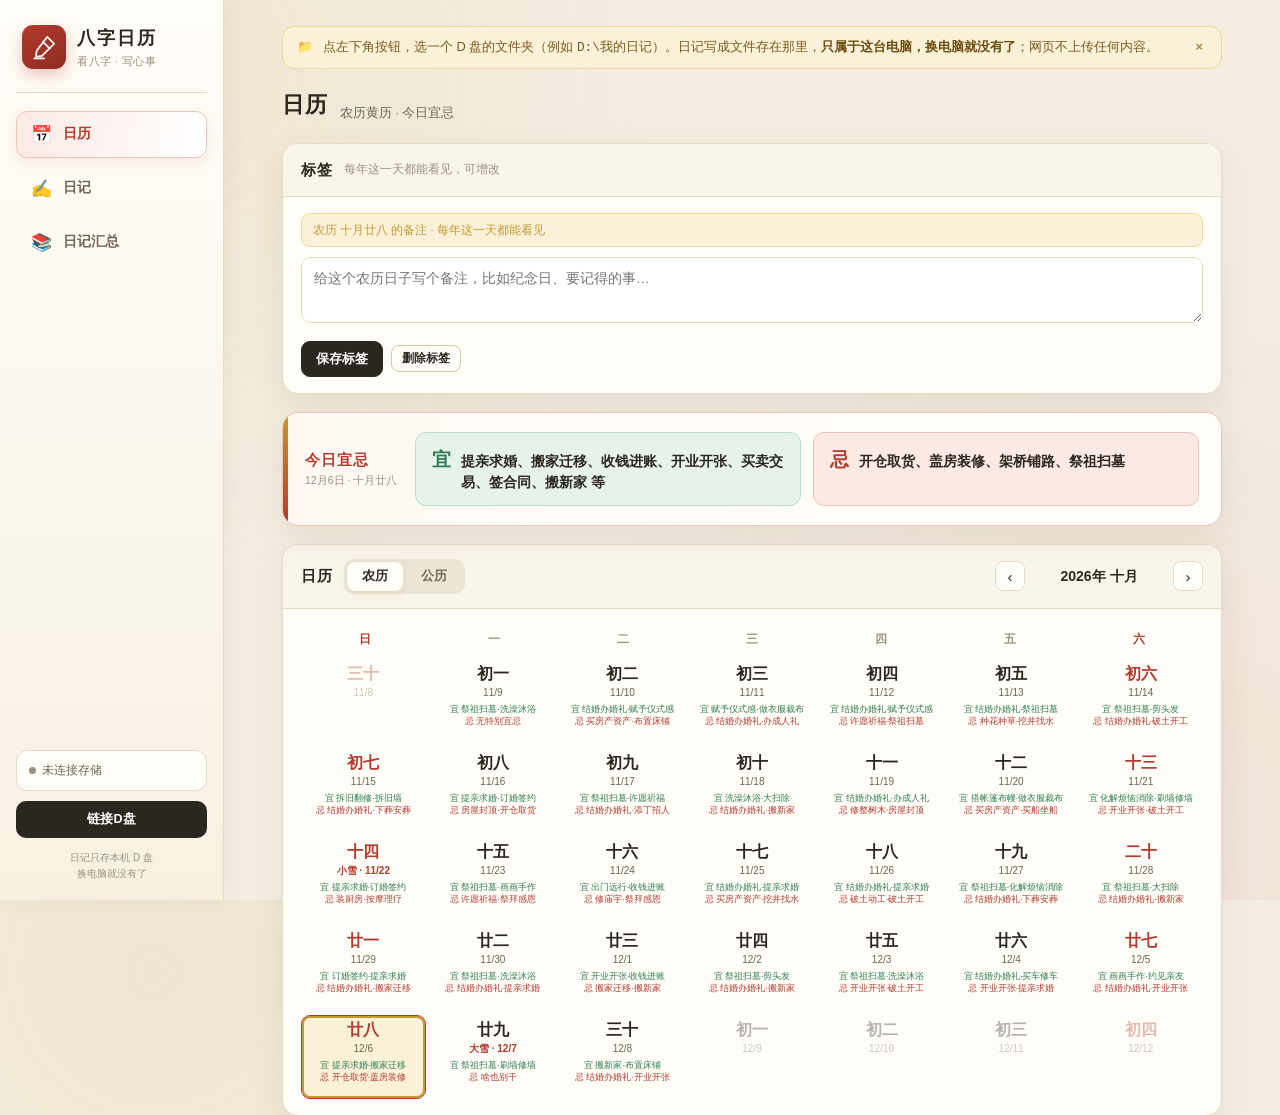
==== commit a3d9d13d: "修复启动时未恢复D盘连接导致保存失败：init中调用restoreFolder" ====
--- a/lunar-diary/index.html
+++ b/lunar-diary/index.html
@@ -913,6 +913,7 @@
 }
 whenReady(async function init(){
   renderToday();renderGrid();await renderDetail();await renderYears();await renderTag();renderList();
+  await restoreFolder();          // 恢复上次连接的 D 盘文件夹（关键：不能漏）
   await rebuildIndex();renderGrid();renderList();
 });
 </script>
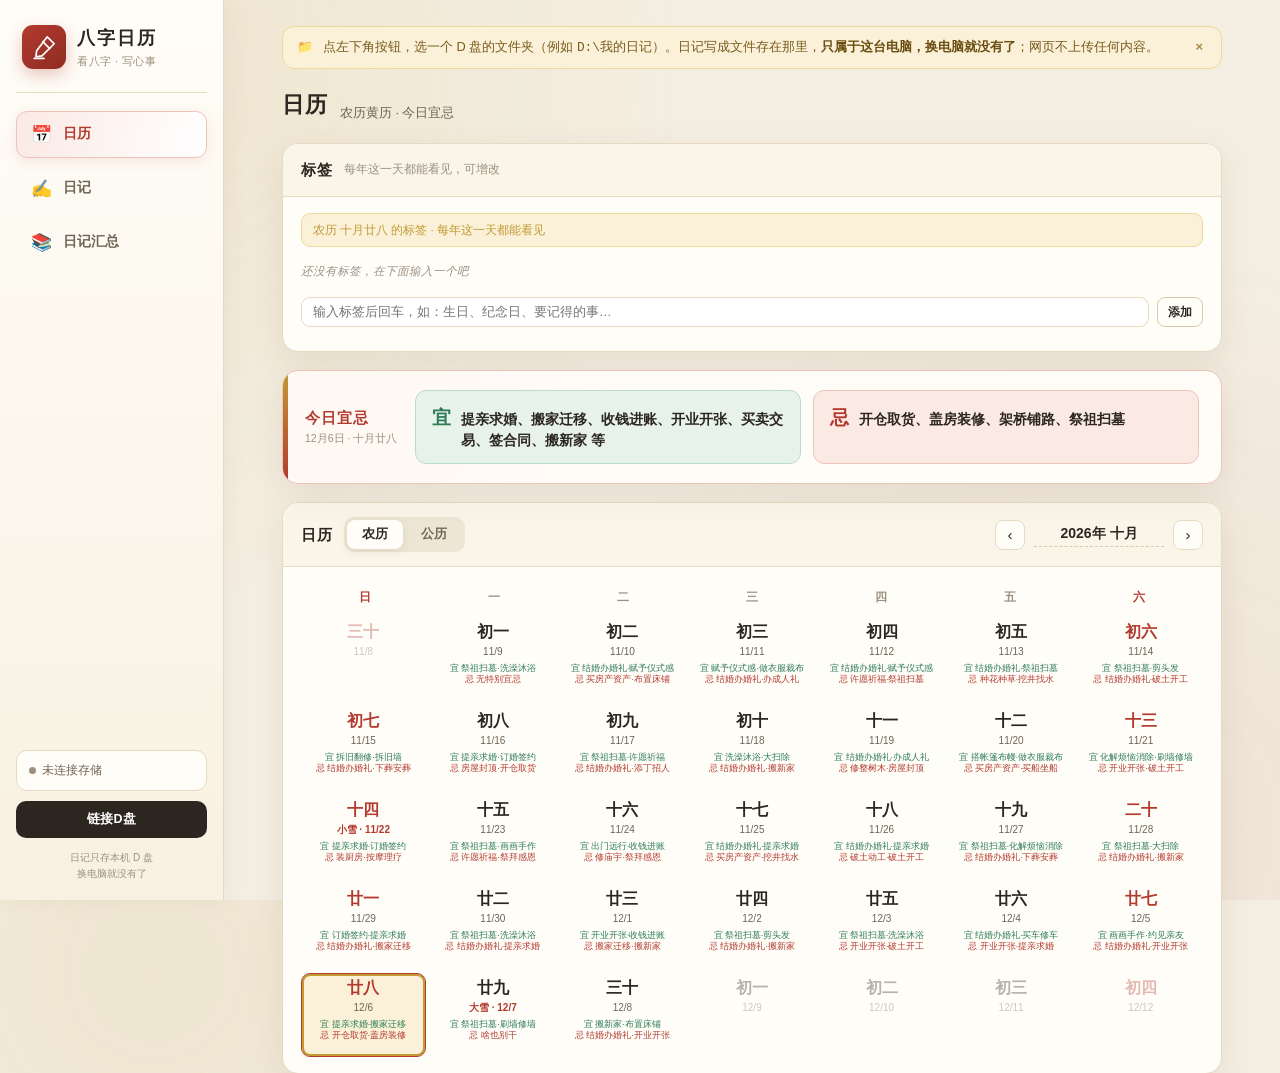
==== commit effbc566: "点月份选年月日、公历显示标签、标签改为小标记可增删" ====
--- a/lunar-diary/index.html
+++ b/lunar-diary/index.html
@@ -128,7 +128,8 @@
 .month-nav{display:flex;align-items:center;gap:9px;margin-left:auto}
 .nav-btn{width:30px;height:30px;border:1px solid var(--line);background:var(--paper);border-radius:8px;cursor:pointer;color:var(--ink);font-size:15px;transition:.15s}
 .nav-btn:hover{background:var(--paper2);border-color:var(--line2)}
-.month-label{font-size:14px;font-weight:800;min-width:130px;text-align:center}
+.month-label{font-size:14px;font-weight:800;min-width:130px;text-align:center;cursor:pointer;border-bottom:1px dashed var(--line2);padding-bottom:2px;transition:.15s}
+.month-label:hover{color:var(--red);border-color:var(--red)}
 
 /* 日历网格 */
 .week-row{display:grid;grid-template-columns:repeat(7,1fr);margin-bottom:6px}
@@ -198,7 +199,18 @@
 .btn.red{background:var(--red);color:#fff;border-color:var(--red)}
 .btn.primary{background:var(--ink);color:#fff;border-color:var(--ink)}
 .btn.sm{padding:5px 10px;font-size:11.5px;border-radius:8px}
-.tag-banner{font-size:11.5px;color:var(--gold);background:var(--gold-soft);border:1px solid #ecd99b;border-radius:9px;padding:7px 11px;margin-bottom:10px}
+.tag-banner{font-size:11.5px;color:var(--gold);background:var(--gold-soft);border:1px solid #ecd99b;border-radius:9px;padding:7px 11px;margin-bottom:10px;cursor:pointer}
+.tag-chips{display:flex;flex-wrap:wrap;gap:6px;margin:4px 0 10px;min-height:30px}
+.tag-chip{display:inline-flex;align-items:center;gap:6px;background:var(--gold-soft);border:1px solid #e6d5aa;color:#7a5b1e;border-radius:999px;padding:5px 11px;font-size:12.5px;font-weight:700}
+.tag-chip .x{cursor:pointer;color:#a8893f;font-weight:800;font-size:13px;line-height:1}
+.tag-chip .x:hover{color:var(--red)}
+.tag-chip-add{background:#fff;border:1px dashed var(--line2);color:var(--ink3);border-radius:999px;padding:5px 11px;font-size:12px;cursor:pointer}
+.tag-chip-add:hover{border-color:var(--gold);color:var(--gold)}
+.tag-empty{font-size:11.5px;color:var(--ink3);font-style:italic;padding:5px 0}
+.tag-add-row{display:flex;gap:8px;margin-top:4px}
+.tag-add-row input{flex:1;font-family:inherit;font-size:12.5px;border:1px solid var(--line);border-radius:9px;padding:7px 11px;outline:none}
+.tag-add-row input:focus{border-color:var(--gold)}
+.cell .cell-tag{position:absolute;bottom:3px;left:3px;right:3px;font-size:8px;color:#7a5b1e;background:var(--gold-soft);border-radius:4px;padding:0 2px;white-space:nowrap;overflow:hidden;text-overflow:ellipsis;line-height:1.4}
 .empty{font-size:12px;color:var(--ink3);font-style:italic}
 
 /* 当年的今天 */
@@ -230,6 +242,10 @@
 .modal h3{font-size:18px;margin-bottom:10px}
 .modal p{font-size:13px;color:var(--ink2);line-height:1.8;margin-bottom:16px}
 .modal .row{display:flex;gap:8px;justify-content:flex-end}
+.date-pick-row{display:flex;align-items:center;gap:6px;flex-wrap:wrap;margin:6px 0 20px}
+.date-pick-row select{font-family:inherit;font-size:14px;border:1px solid var(--line);border-radius:9px;padding:8px 10px;background:#fff;color:var(--ink)}
+.date-pick-row #pickY{width:92px}.date-pick-row #pickM,.date-pick-row #pickD{width:64px}
+.date-pick-row span{font-size:12px;color:var(--ink2)}
 
 @media(max-width:760px){
   body{display:block}
@@ -280,13 +296,13 @@
     <div class="card" id="tagCard">
       <div class="card-hd"><h3>标签</h3><span class="sub">每年这一天都能看见，可增改</span></div>
       <div class="card-body">
-        <div class="tag-banner" id="tagBanner">这一天的备注</div>
-        <textarea class="tag-in" id="tagText" placeholder="给这个农历日子写个备注，比如纪念日、要记得的事…"></textarea>
-        <div class="editor-actions">
-          <button class="btn primary" id="tagSaveBtn">保存标签</button>
-          <button class="btn sm" id="tagDelBtn">删除标签</button>
-          <span class="hint" id="tagState"></span>
+        <div class="tag-banner" id="tagBanner">这一天的标签 · 点日期可切换</div>
+        <div class="tag-chips" id="tagChips"></div>
+        <div class="tag-add-row">
+          <input id="tagAddInput" placeholder="输入标签后回车，如：生日、纪念日、要记得的事…" maxlength="30">
+          <button class="btn sm" id="tagAddBtn">添加</button>
         </div>
+        <div class="hint" id="tagState" style="margin-top:8px"></div>
       </div>
     </div>
     <div class="today-bar">
@@ -366,6 +382,22 @@
   </section>
 </div>
 
+<div class="mask" id="dateMask">
+  <div class="modal">
+    <h3>跳到某一天</h3>
+    <p>选择公历年月日，直接跳到那一天查看或补写日记。</p>
+    <div class="date-pick-row">
+      <select id="pickY"></select><span>年</span>
+      <select id="pickM"></select><span>月</span>
+      <select id="pickD"></select><span>日</span>
+    </div>
+    <div class="row">
+      <button class="btn sm" id="pickCancel">取消</button>
+      <button class="btn primary" id="pickGo">跳转</button>
+    </div>
+  </div>
+</div>
+
 <div class="mask" id="mask">
   <div class="modal">
     <h3>浏览器不支持文件夹保存</h3>
@@ -460,7 +492,9 @@
 }
 async function writeDiary(k,data){
   const now=new Date().toISOString(),custom=data.title||'',full=diaryTitle(k,custom);
-  const localWrite=()=>{const all=lsLoad();all[k]={title:custom,body:data.body||'',updatedAt:now};lsSave(all);};
+  // 第一步：一定先写本机（主存储，永不失败；换电脑/换浏览器就没了）
+  const all=lsLoad();all[k]={title:custom,body:data.body||'',updatedAt:now};lsSave(all);
+  // 第二步：连着 D 盘时，同步写一份 txt 到文件夹
   let where='local';
   if(state.usingFolder&&state.dirHandle){
     try{
@@ -470,27 +504,24 @@
       try{await state.dirHandle.removeEntry(k+'.json');}catch(e){}
       where='folder';
     }catch(e){
-      // D盘写入失败（权限过期等）：降级到本机，保证日记不丢，并明确告知
-      where='fallback';state.usingFolder=false;
-      localWrite();
+      // D盘写失败不影响本机已保存
+      where='local';state.usingFolder=false;
       $('storeBox').classList.remove('on');
-      $('storeText').textContent='D盘写入失败 · 已暂存本机';
+      $('storeText').textContent='D盘未连通 · 日记已存本机';
     }
-  }else{localWrite();}
+  }
   state.index[k]={title:full,updatedAt:now};state.cache[k]={title:full,custom:custom,body:data.body||'',updatedAt:now};
-  if(where!=='folder')$('storeBox').classList.remove('on');
   return where;
 }
 async function readDiary(k){
   if(state.cache[k])return state.cache[k];
   let d=null;
+  // 先读 D 盘 txt（若连通），再退回本机
   if(state.usingFolder&&state.dirHandle){
     try{const fh=await state.dirHandle.getFileHandle(k+'.txt');d=parseDiaryTxt(await (await fh.getFile()).text(),k);}catch(e){}
     if(!d){try{const fh=await state.dirHandle.getFileHandle(k+'.json');const old=JSON.parse(await (await fh.getFile()).text());d={title:diaryTitle(k,old.title||''),custom:old.title||'',body:old.body||''};}catch(e){}}
-  }else{
-    const old=lsLoad()[k];
-    if(old)d={title:diaryTitle(k,old.title||''),custom:old.title||'',body:old.body||''};
   }
+  if(!d){const old=lsLoad()[k];if(old)d={title:diaryTitle(k,old.title||''),custom:old.title||'',body:old.body||''};}
   if(d)state.cache[k]=d;
   return d;
 }
@@ -504,16 +535,30 @@
 /* 标签：按农历月日 */
 function tagKey(l){return 'tag_'+(l.getMonth()<0?'闰':'')+Math.abs(l.getMonth())+'_'+l.getDay();}
 function tagLabel(l){return '农历 '+(l.getMonth()<0?'闰':'')+l.getMonthInChinese()+'月'+l.getDayInChinese();}
-async function writeTagRaw(k,text){
+/* 兼容旧 text（按分隔符拆成多个），新格式为 items 数组 */
+function tagItems(t){
+  if(!t)return [];
+  if(Array.isArray(t.items))return t.items.filter(Boolean);
+  if(t.text)return t.text.split(/[、,，;；\n]+/).map(s=>s.trim()).filter(Boolean);
+  return [];
+}
+async function writeTagItems(k,items){
+  const clean=items.map(s=>String(s).trim()).filter(Boolean);
+  const rec={items:clean,text:clean.join('、'),updatedAt:new Date().toISOString()};
   if(state.usingFolder&&state.dirHandle){
-    const fh=await state.dirHandle.getFileHandle(k+'.json',{create:true});const w=await fh.createWritable();
-    await w.write(JSON.stringify({text:text,updatedAt:new Date().toISOString()}));await w.close();
-  }else{const all=tagLsLoad();all[k]={text:text,updatedAt:new Date().toISOString()};tagLsSave(all);}
-  state.tags[k]={text:text,updatedAt:new Date().toISOString()};
-}
+    try{
+      const fh=await state.dirHandle.getFileHandle(k+'.json',{create:true});const w=await fh.createWritable();
+      await w.write(JSON.stringify(rec));await w.close();
+    }catch(e){}
+  }
+  // 本机也存一份（双保险）
+  const all=tagLsLoad();all[k]=rec;tagLsSave(all);
+  state.tags[k]=rec;
+}
+async function writeTagRaw(k,text){await writeTagItems(k,tagItems({text:text}));}
 async function deleteTag(k){
   if(state.usingFolder&&state.dirHandle){try{await state.dirHandle.removeEntry(k+'.json');}catch(e){}}
-  else{const all=tagLsLoad();delete all[k];tagLsSave(all);}
+  const all=tagLsLoad();delete all[k];tagLsSave(all);   // 本机始终清一份
   delete state.tags[k];
 }
 async function rebuildIndex(){
@@ -753,6 +798,13 @@
       mini.innerHTML='<div class="my">宜 '+(yi2.length?yi2.join('·'):'—')+'</div><div class="mj">忌 '+(ji2.length?ji2.join('·'):'—')+'</div>';
       el.appendChild(mini);
     }
+    // 标签小标记（公历/农历视图都显示）
+    const dayTags=tagItems(state.tags[tagKey(l)]);
+    if(dayTags.length){
+      const tm=document.createElement('div');tm.className='cell-tag';tm.title=dayTags.join('、');
+      tm.textContent=dayTags[0]+(dayTags.length>1?' +'+(dayTags.length-1):'');
+      el.appendChild(tm);
+    }
     if(state.index[k]){const mk=document.createElement('span');mk.className='mark';el.appendChild(mk);}
     el.onclick=()=>selectDate(k,true);
     grid.appendChild(el);
@@ -766,6 +818,33 @@
 });
 $('prevM').onclick=()=>shiftMonth(-1);
 $('nextM').onclick=()=>shiftMonth(1);
+/* 点月份：弹出年月日选择器 */
+function openDatePicker(){
+  const d=parseKey(state.selected);
+  const ySel=$('pickY'),mSel=$('pickM'),dSel=$('pickD');
+  ySel.innerHTML='';for(let y=d.getFullYear()-12;y<=d.getFullYear()+5;y++)ySel.add(new Option(y+'年',y));
+  mSel.innerHTML='';for(let m=1;m<=12;m++)mSel.add(new Option(m+'月',m));
+  ySel.value=d.getFullYear();mSel.value=d.getMonth()+1;
+  refreshPickerDays();dSel.value=d.getDate();
+  $('dateMask').classList.add('show');
+}
+function refreshPickerDays(){
+  const y=Number($('pickY').value)||today.getFullYear(),m=Number($('pickM').value)||1;
+  const max=new Date(y,m,0).getDate(),dSel=$('pickD'),old=Number(dSel.value);
+  dSel.innerHTML='';for(let i=1;i<=max;i++)dSel.add(new Option(i+'日',i));
+  dSel.value=Math.min(old||1,max);
+}
+$('monthLabel').onclick=openDatePicker;
+$('pickY').onchange=refreshPickerDays;
+$('pickM').onchange=refreshPickerDays;
+$('pickCancel').onclick=()=>$('dateMask').classList.remove('show');
+$('dateMask').onclick=(e)=>{if(e.target===$('dateMask'))$('dateMask').classList.remove('show');};
+$('pickGo').onclick=()=>{
+  const y=Number($('pickY').value),m=Number($('pickM').value),d=Number($('pickD').value);
+  const k=keyOf(new Date(y,m-1,d));
+  $('dateMask').classList.remove('show');
+  state.anchor=parseKey(k);selectDate(k,true);
+};
 function shiftMonth(delta){
   if(state.view==='solar')state.anchor=new Date(state.anchor.getFullYear(),state.anchor.getMonth()+delta,1);
   else{
@@ -841,25 +920,33 @@
   });
 }
 
-/* ========== 标签 ========== */
-async function renderTag(){
+/* ========== 标签（小标记） ========== */
+function renderTag(){
   const l=lunarOf(parseKey(state.selected)),k=tagKey(l);
-  $('tagBanner').textContent=tagLabel(l)+' 的备注 · 每年这一天都能看见';
-  const t=state.tags[k];
-  $('tagText').value=t?t.text||'':'';
-  $('tagState').textContent=t&&t.updatedAt?('保存于 '+new Date(t.updatedAt).toLocaleString('zh-CN',{hour12:false})):'';
-}
-$('tagSaveBtn').onclick=async()=>{
-  const l=lunarOf(parseKey(state.selected)),k=tagKey(l),text=$('tagText').value;
-  if(!text.trim()){alert('标签内容为空，如需删除请点删除按钮。');return;}
-  await writeTagRaw(k,text);$('tagState').textContent='刚刚保存';
-};
-$('tagDelBtn').onclick=async()=>{
+  $('tagBanner').textContent=tagLabel(l)+' 的标签 · 每年这一天都能看见';
+  const items=tagItems(state.tags[k]);
+  const box=$('tagChips');
+  box.innerHTML=items.length
+    ? items.map((s,i)=>'<span class="tag-chip" title="点 × 删除">'+s+'<span class="x" data-i="'+i+'">×</span></span>').join('')
+    : '<span class="tag-empty">还没有标签，在下面输入一个吧</span>';
+  box.querySelectorAll('.x').forEach(x=>x.onclick=async()=>{
+    const arr=tagItems(state.tags[k]);arr.splice(Number(x.dataset.i),1);
+    if(arr.length)await writeTagItems(k,arr);else await deleteTag(k);
+    renderTag();renderGrid();
+  });
+  $('tagState').textContent=state.tags[k]&&state.tags[k].updatedAt?('更新于 '+new Date(state.tags[k].updatedAt).toLocaleString('zh-CN',{hour12:false})):'';
+}
+async function addTag(){
+  const inp=$('tagAddInput'),v=inp.value.trim();
+  if(!v){alert('先输入标签内容。');return;}
   const l=lunarOf(parseKey(state.selected)),k=tagKey(l);
-  if(!state.tags[k]){alert('这一天还没有标签。');return;}
-  if(!confirm('确定删除这个农历日子的标签吗？'))return;
-  await deleteTag(k);$('tagText').value='';$('tagState').textContent='';
-};
+  const arr=tagItems(state.tags[k]);
+  v.split(/[、,，;；]+/).map(s=>s.trim()).filter(Boolean).forEach(s=>{if(!arr.includes(s))arr.push(s);});
+  await writeTagItems(k,arr);inp.value='';$('tagState').textContent='刚刚保存';
+  renderTag();renderGrid();
+}
+$('tagAddBtn').onclick=addTag;
+$('tagAddInput').onkeydown=(e)=>{if(e.key==='Enter'){e.preventDefault();addTag();}};
 
 /* ========== 日记汇总 ========== */
 function renderList(){
